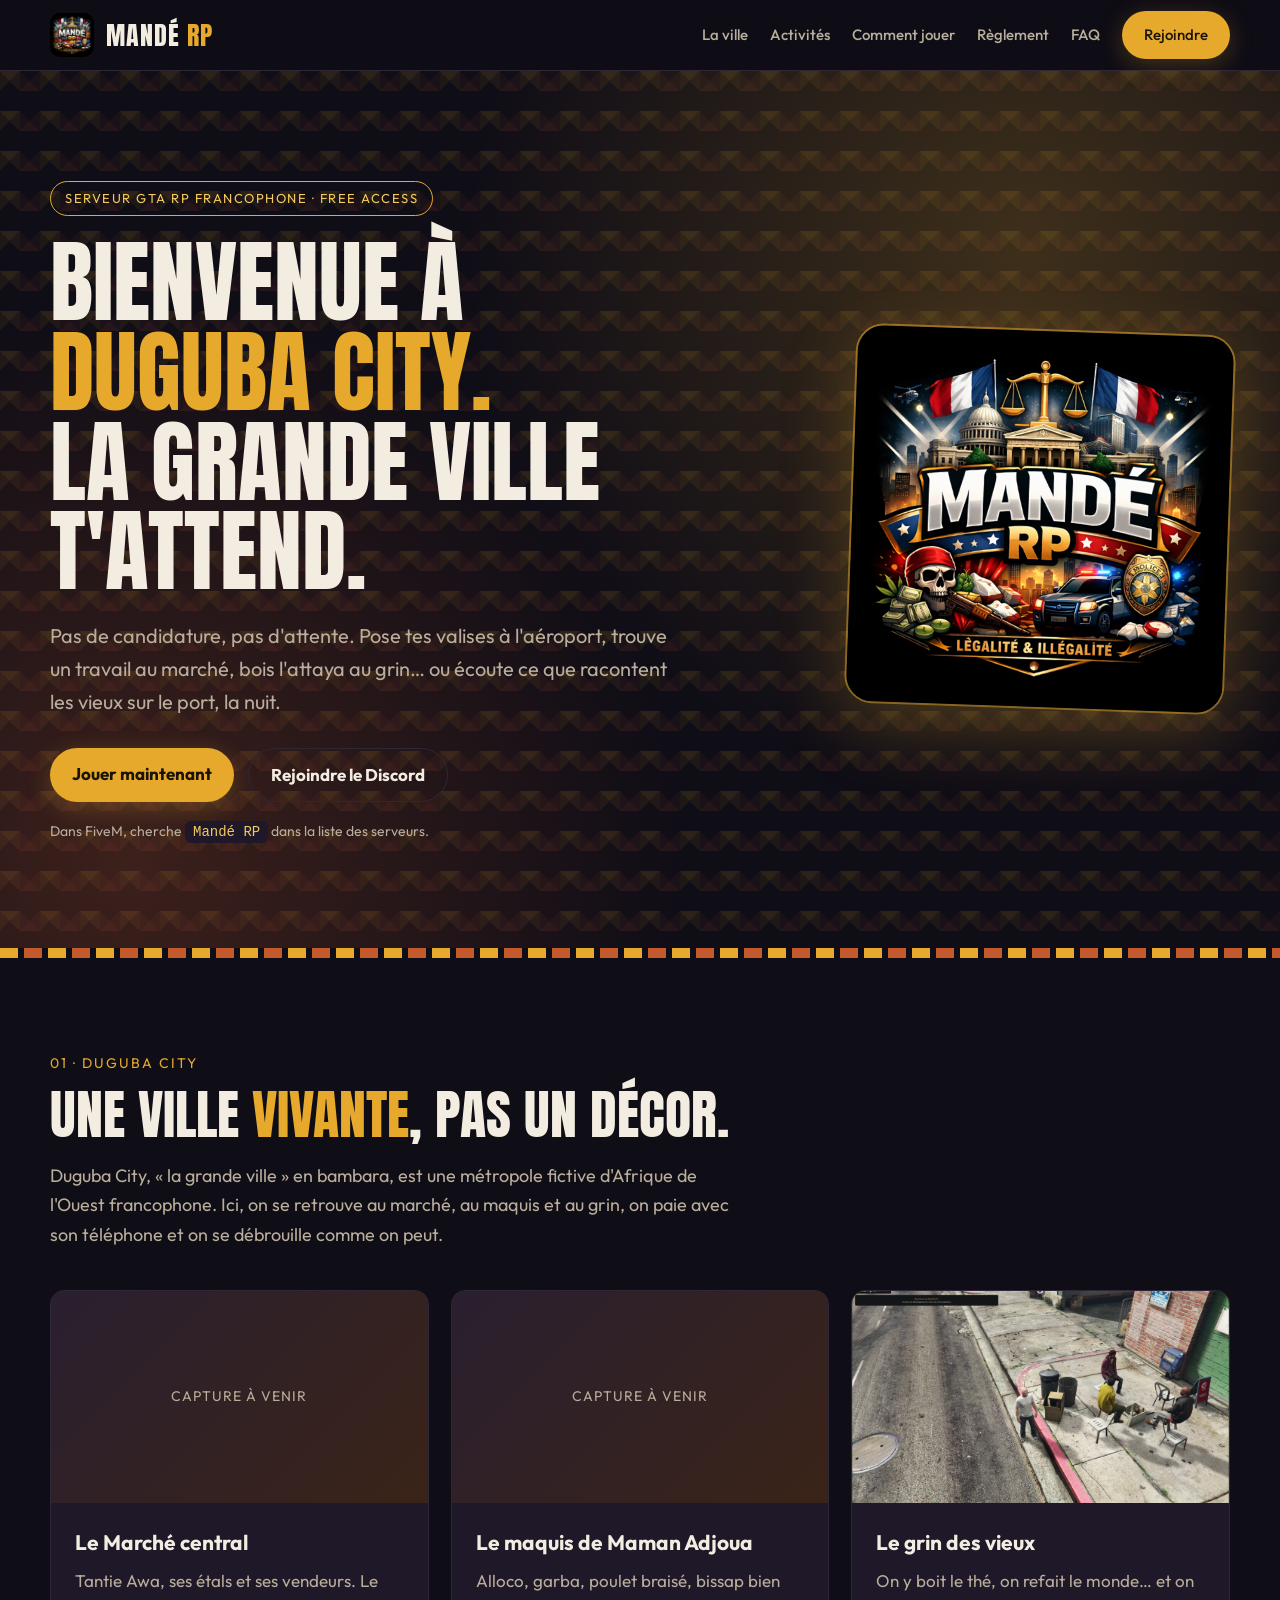
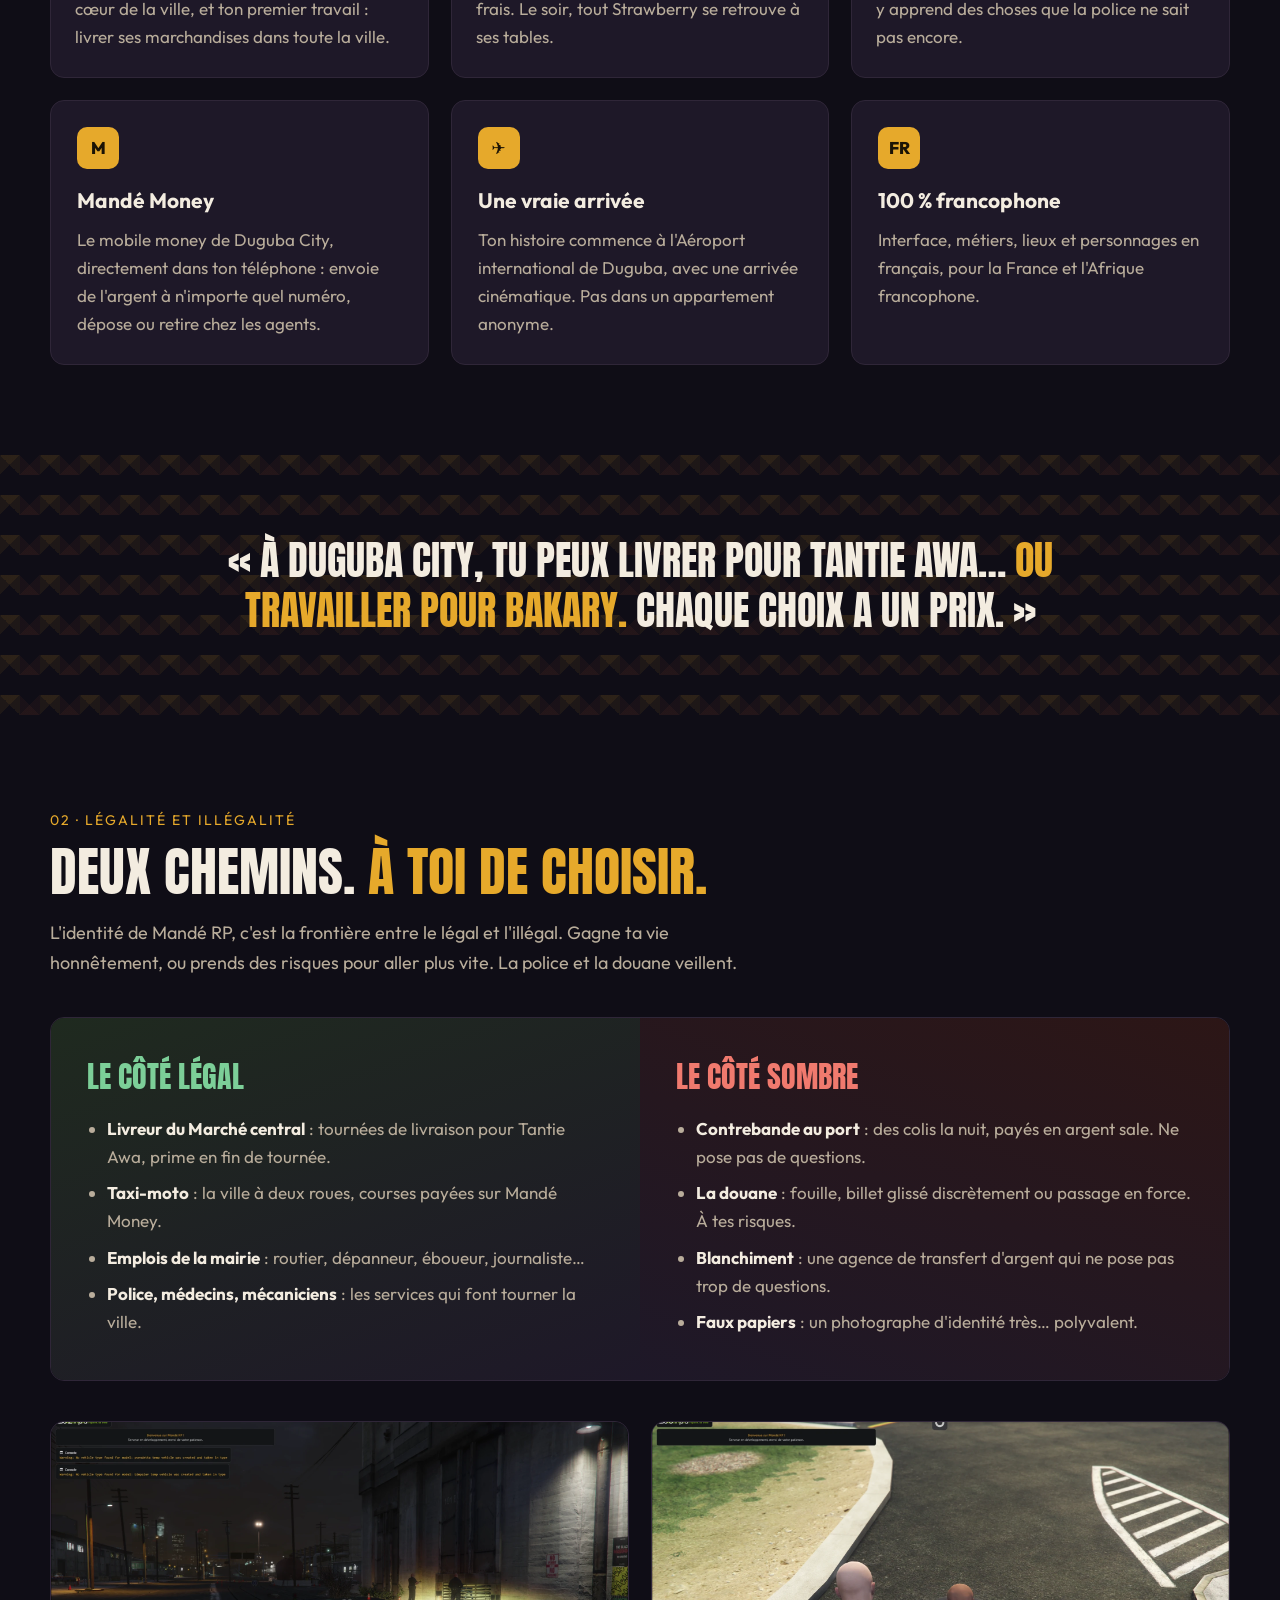
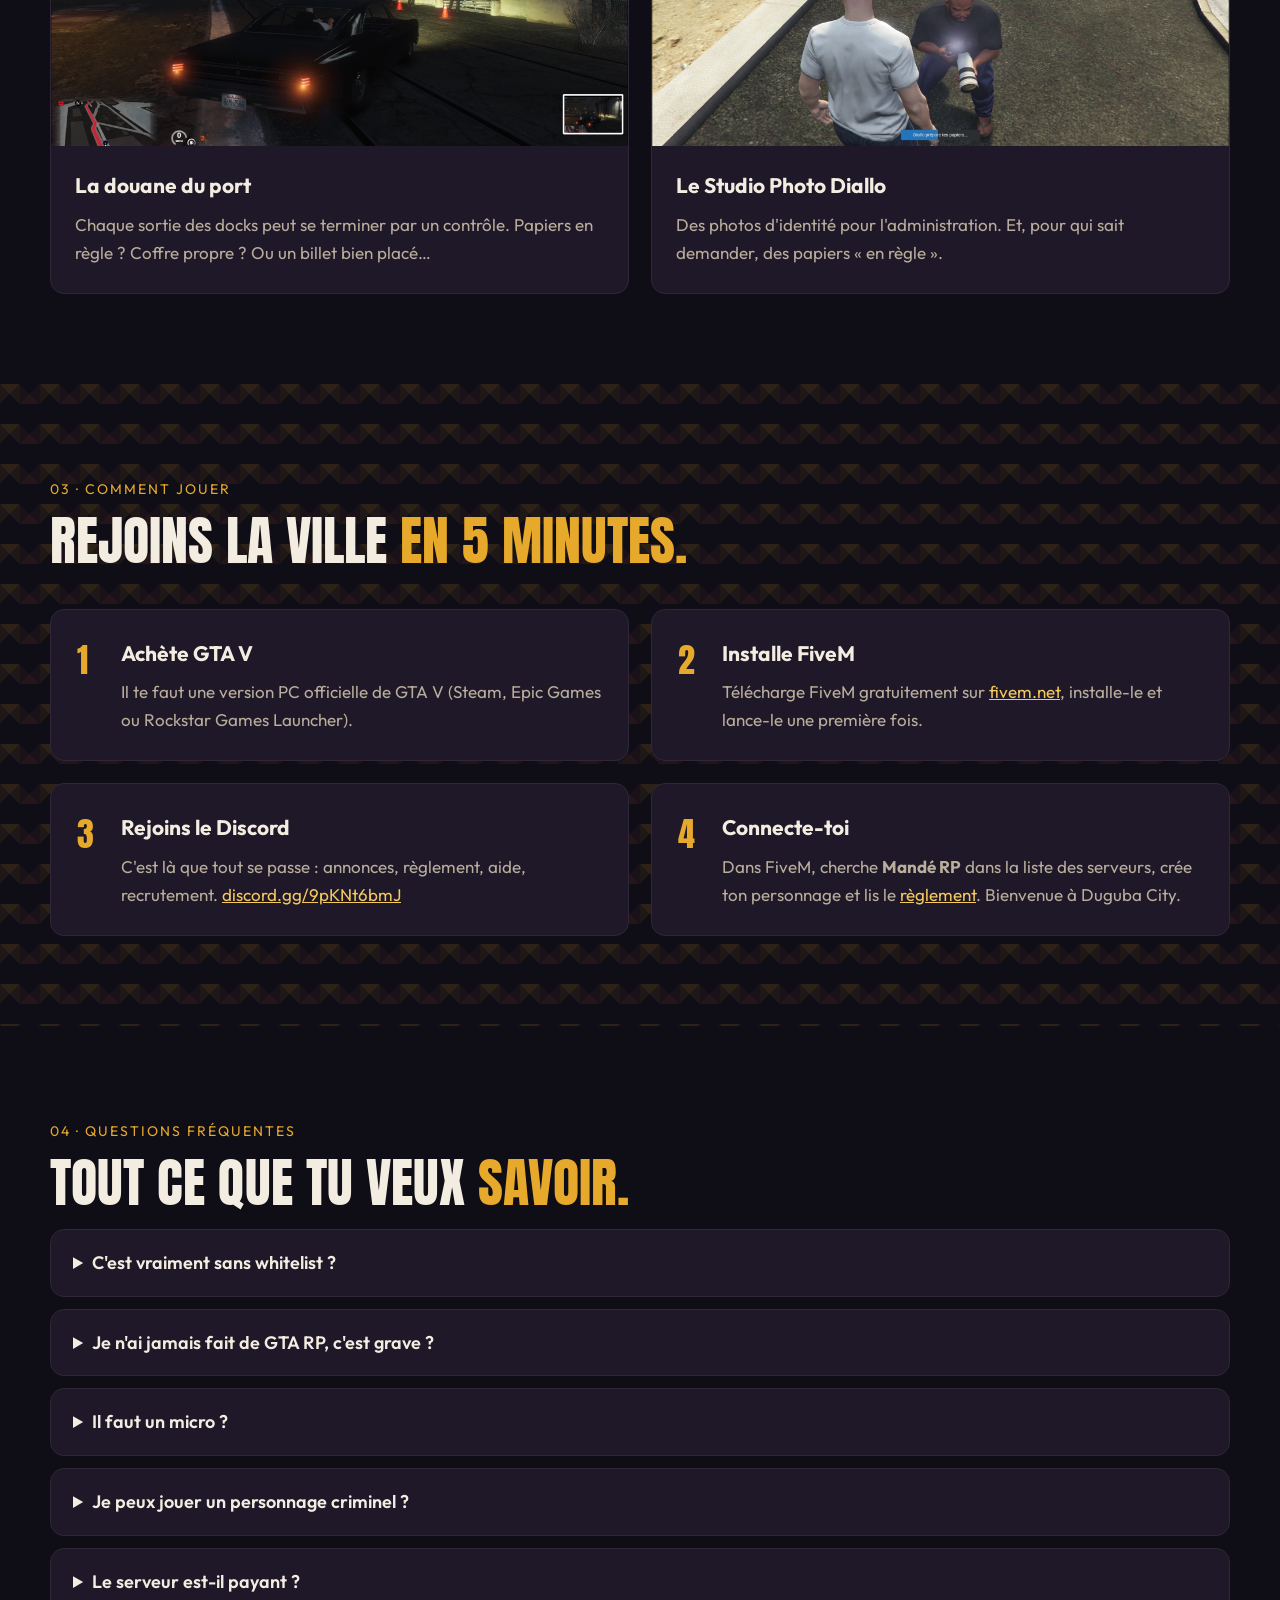
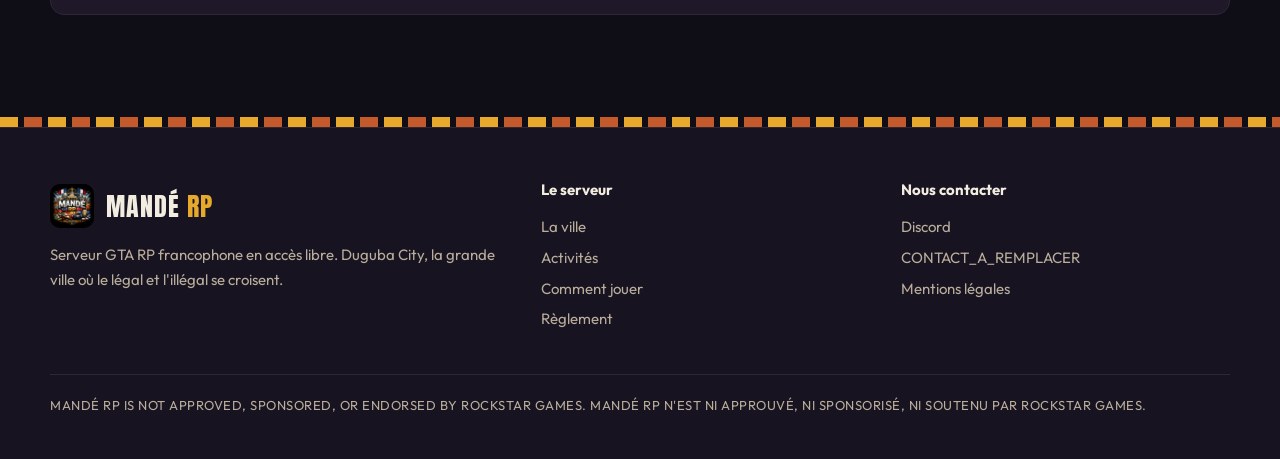
==== index.html @ ae6f448a "Site vitrine Mandé RP : accueil, règlement, mentions légales Co-Authored-By: Claude Opus 5.5 <norepl" ====
<!doctype html>
<html lang="fr">
<head>
  <meta charset="utf-8">
  <meta name="viewport" content="width=device-width, initial-scale=1">
  <title>Mandé RP · Serveur GTA RP francophone Free Access · Duguba City</title>
  <meta name="description" content="Mandé RP : serveur GTA RP francophone en accès libre. Bienvenue à Duguba City, la grande ville où le légal et l'illégal se croisent.">
  <link rel="icon" href="img/favicon.png">
  <link rel="preconnect" href="https://fonts.googleapis.com">
  <link rel="preconnect" href="https://fonts.gstatic.com" crossorigin>
  <link href="https://fonts.googleapis.com/css2?family=Anton&family=Outfit:wght@400;500;600;700;800&display=swap" rel="stylesheet">
  <link rel="stylesheet" href="style.css">
</head>
<body>

<header class="barre">
  <div class="conteneur">
    <a class="marque" href="index.html"><img src="img/favicon.png" alt=""><span>MANDÉ <b>RP</b></span></a>
    <nav class="menu">
      <a href="#ville">La ville</a>
      <a href="#activites">Activités</a>
      <a href="#jouer">Comment jouer</a>
      <a href="reglement.html">Règlement</a>
      <a href="#faq">FAQ</a>
      <a class="bouton" href="https://discord.gg/9pKNt6bmJ">Rejoindre</a>
    </nav>
  </div>
</header>

<section class="accroche motif">
  <div class="conteneur">
    <div>
      <span class="etiquette">Serveur GTA RP francophone · Free Access</span>
      <h1>Bienvenue à <em>Duguba City.</em><br>La grande ville t'attend.</h1>
      <p class="grand">Pas de candidature, pas d'attente. Pose tes valises à l'aéroport, trouve un travail au marché, bois l'attaya au grin… ou écoute ce que racontent les vieux sur le port, la nuit.</p>
      <div class="actions">
        <a class="bouton" href="#jouer">Jouer maintenant</a>
        <a class="bouton second" href="https://discord.gg/9pKNt6bmJ">Rejoindre le Discord</a>
      </div>
      <p class="adresse">Dans FiveM, cherche <code>Mandé RP</code> dans la liste des serveurs.</p>
    </div>
    <img class="logo-geant" src="img/logo.png" alt="Logo Mandé RP, légalité et illégalité">
  </div>
</section>
<div class="frise"></div>

<section id="ville">
  <div class="conteneur">
    <span class="numero">01 · Duguba City</span>
    <h2>Une ville <em>vivante</em>, pas un décor.</h2>
    <p class="intro">Duguba City, « la grande ville » en bambara, est une métropole fictive d'Afrique de l'Ouest francophone. Ici, on se retrouve au marché, au maquis et au grin, on paie avec son téléphone et on se débrouille comme on peut.</p>
    <div class="grille g3">
      <article class="carte lieu">
        <div class="visuel"><span class="a-venir">Capture à venir</span></div>
        <div class="texte"><h3>Le Marché central</h3><p>Tantie Awa, ses étals et ses vendeurs. Le cœur de la ville, et ton premier travail : livrer ses marchandises dans toute la ville.</p></div>
      </article>
      <article class="carte lieu">
        <div class="visuel"><span class="a-venir">Capture à venir</span></div>
        <div class="texte"><h3>Le maquis de Maman Adjoua</h3><p>Alloco, garba, poulet braisé, bissap bien frais. Le soir, tout Strawberry se retrouve à ses tables.</p></div>
      </article>
      <article class="carte lieu">
        <div class="visuel"><img src="img/grin.webp" alt="Le grin des vieux devant la supérette"></div>
        <div class="texte"><h3>Le grin des vieux</h3><p>On y boit le thé, on refait le monde… et on y apprend des choses que la police ne sait pas encore.</p></div>
      </article>
      <article class="carte">
        <div class="puce">M</div>
        <h3>Mandé Money</h3>
        <p>Le mobile money de Duguba City, directement dans ton téléphone : envoie de l'argent à n'importe quel numéro, dépose ou retire chez les agents.</p>
      </article>
      <article class="carte">
        <div class="puce">✈</div>
        <h3>Une vraie arrivée</h3>
        <p>Ton histoire commence à l'Aéroport international de Duguba, avec une arrivée cinématique. Pas dans un appartement anonyme.</p>
      </article>
      <article class="carte">
        <div class="puce">FR</div>
        <h3>100 % francophone</h3>
        <p>Interface, métiers, lieux et personnages en français, pour la France et l'Afrique francophone.</p>
      </article>
    </div>
  </div>
</section>

<div class="citation motif">
  <div class="conteneur">
    <blockquote>« À Duguba City, tu peux livrer pour Tantie Awa… <em>ou travailler pour Bakary.</em> Chaque choix a un prix. »</blockquote>
  </div>
</div>

<section id="activites">
  <div class="conteneur">
    <span class="numero">02 · Légalité et illégalité</span>
    <h2>Deux chemins. <em>À toi de choisir.</em></h2>
    <p class="intro">L'identité de Mandé RP, c'est la frontière entre le légal et l'illégal. Gagne ta vie honnêtement, ou prends des risques pour aller plus vite. La police et la douane veillent.</p>
    <div class="deux-faces">
      <div class="face legal">
        <h3>Le côté légal</h3>
        <ul>
          <li><b>Livreur du Marché central</b> : tournées de livraison pour Tantie Awa, prime en fin de tournée.</li>
          <li><b>Taxi-moto</b> : la ville à deux roues, courses payées sur Mandé Money.</li>
          <li><b>Emplois de la mairie</b> : routier, dépanneur, éboueur, journaliste…</li>
          <li><b>Police, médecins, mécaniciens</b> : les services qui font tourner la ville.</li>
        </ul>
      </div>
      <div class="face illegal">
        <h3>Le côté sombre</h3>
        <ul>
          <li><b>Contrebande au port</b> : des colis la nuit, payés en argent sale. Ne pose pas de questions.</li>
          <li><b>La douane</b> : fouille, billet glissé discrètement ou passage en force. À tes risques.</li>
          <li><b>Blanchiment</b> : une agence de transfert d'argent qui ne pose pas trop de questions.</li>
          <li><b>Faux papiers</b> : un photographe d'identité très… polyvalent.</li>
        </ul>
      </div>
    </div>
    <div class="grille g2">
      <article class="carte lieu">
        <div class="visuel"><img src="img/douane.webp" alt="Contrôle à la douane du port, de nuit"></div>
        <div class="texte"><h3>La douane du port</h3><p>Chaque sortie des docks peut se terminer par un contrôle. Papiers en règle ? Coffre propre ? Ou un billet bien placé…</p></div>
      </article>
      <article class="carte lieu">
        <div class="visuel"><img src="img/faussaire.webp" alt="Le photographe Diallo prépare des papiers"></div>
        <div class="texte"><h3>Le Studio Photo Diallo</h3><p>Des photos d'identité pour l'administration. Et, pour qui sait demander, des papiers « en règle ».</p></div>
      </article>
    </div>
  </div>
</section>

<section id="jouer" class="motif">
  <div class="conteneur">
    <span class="numero">03 · Comment jouer</span>
    <h2>Rejoins la ville <em>en 5 minutes.</em></h2>
    <div class="grille g2 etapes">
      <div class="carte etape"><h3>Achète GTA V</h3><p>Il te faut une version PC officielle de GTA V (Steam, Epic Games ou Rockstar Games Launcher).</p></div>
      <div class="carte etape"><h3>Installe FiveM</h3><p>Télécharge FiveM gratuitement sur <a href="https://fivem.net">fivem.net</a>, installe-le et lance-le une première fois.</p></div>
      <div class="carte etape"><h3>Rejoins le Discord</h3><p>C'est là que tout se passe : annonces, règlement, aide, recrutement. <a href="https://discord.gg/9pKNt6bmJ">discord.gg/9pKNt6bmJ</a></p></div>
      <div class="carte etape"><h3>Connecte-toi</h3><p>Dans FiveM, cherche <b>Mandé RP</b> dans la liste des serveurs, crée ton personnage et lis le <a href="reglement.html">règlement</a>. Bienvenue à Duguba City.</p></div>
    </div>
  </div>
</section>

<section id="faq">
  <div class="conteneur">
    <span class="numero">04 · Questions fréquentes</span>
    <h2>Tout ce que tu veux <em>savoir.</em></h2>
    <details><summary>C'est vraiment sans whitelist ?</summary><p>Oui. Mandé RP est en accès libre : pas de candidature ni d'entretien. Tu dois seulement accepter le règlement à ta première connexion.</p></details>
    <details><summary>Je n'ai jamais fait de GTA RP, c'est grave ?</summary><p>Pas du tout. Le serveur est pensé pour les débutants : une arrivée guidée, des métiers simples pour commencer, et une communauté pour t'aider sur le Discord.</p></details>
    <details><summary>Il faut un micro ?</summary><p>C'est fortement recommandé : le roleplay se joue surtout à la voix. Un micro correct suffit.</p></details>
    <details><summary>Je peux jouer un personnage criminel ?</summary><p>Oui, l'illégal fait partie de l'identité du serveur, avec ses conséquences : police, douane, prison. Respecte simplement les règles de la section « Légalité et illégalité » du règlement.</p></details>
    <details><summary>Le serveur est-il payant ?</summary><p>Non, jouer est gratuit. Une boutique de soutien ouvrira plus tard, sans vente de monnaie du jeu ni d'objet donnant un avantage injuste.</p></details>
  </div>
</section>

<div class="frise"></div>
<footer>
  <div class="conteneur">
    <div class="colonnes">
      <div>
        <a class="marque" href="index.html"><img src="img/favicon.png" alt=""><span>MANDÉ <b>RP</b></span></a>
        <p>Serveur GTA RP francophone en accès libre. Duguba City, la grande ville où le légal et l'illégal se croisent.</p>
      </div>
      <div>
        <h4>Le serveur</h4>
        <a href="#ville">La ville</a>
        <a href="#activites">Activités</a>
        <a href="#jouer">Comment jouer</a>
        <a href="reglement.html">Règlement</a>
      </div>
      <div>
        <h4>Nous contacter</h4>
        <a href="https://discord.gg/9pKNt6bmJ">Discord</a>
        <a href="mailto:CONTACT_A_REMPLACER">CONTACT_A_REMPLACER</a>
        <a href="mentions-legales.html">Mentions légales</a>
      </div>
    </div>
    <p class="mention">Mandé RP is not approved, sponsored, or endorsed by Rockstar Games. Mandé RP n'est ni approuvé, ni sponsorisé, ni soutenu par Rockstar Games.</p>
  </div>
</footer>

</body>
</html>
---- style.css ----
/* Mandé RP : nuit indigo, or du logo, terre de latérite, motif géométrique inspiré du bogolan. */
:root {
  --nuit: #0f0d16;
  --nuit-2: #171320;
  --carte: #1e1828;
  --ligne: #2f2638;
  --texte: #f3ece0;
  --doux: #b9ad9b;
  --or: #e6a92b;
  --or-clair: #f4c95d;
  --terre: #c45a2c;
  --vert: #3f8f5b;
  --rouge: #b8362f;
  --titre: "Anton", "Impact", sans-serif;
  --corps: "Outfit", "Segoe UI", system-ui, sans-serif;
  --rayon: 14px;
  --large: 1180px;
}

* { box-sizing: border-box; }
html { scroll-behavior: smooth; }
body {
  margin: 0;
  background: var(--nuit);
  color: var(--texte);
  font: 17px/1.65 var(--corps);
}
img { max-width: 100%; display: block; }
a { color: var(--or-clair); }

/* Motif bogolan : losanges et traits, en filigrane */
.motif {
  background-image:
    linear-gradient(135deg, rgba(230, 169, 43, .07) 25%, transparent 25%),
    linear-gradient(225deg, rgba(230, 169, 43, .07) 25%, transparent 25%),
    linear-gradient(45deg, rgba(196, 90, 44, .06) 25%, transparent 25%),
    linear-gradient(315deg, rgba(196, 90, 44, .06) 25%, transparent 25%);
  background-size: 40px 40px;
  background-position: 0 0, 20px 0, 20px -20px, 0 20px;
}
.frise {
  height: 10px;
  background: repeating-linear-gradient(90deg, var(--or) 0 18px, var(--nuit) 18px 24px, var(--terre) 24px 42px, var(--nuit) 42px 48px);
}

.conteneur { width: min(var(--large), 100% - 40px); margin: 0 auto; }

/* En-tête */
header.barre {
  position: sticky; top: 0; z-index: 10;
  background: rgba(15, 13, 22, .88);
  backdrop-filter: blur(10px);
  border-bottom: 1px solid var(--ligne);
}
.barre .conteneur { display: flex; align-items: center; gap: 24px; height: 70px; }
.marque { display: flex; align-items: center; gap: 12px; text-decoration: none; color: var(--texte); }
.marque img { width: 44px; height: 44px; border-radius: 10px; }
.marque span { font: 26px var(--titre); letter-spacing: 1px; }
.marque b { color: var(--or); font-weight: normal; }
nav.menu { margin-left: auto; display: flex; gap: 22px; align-items: center; }
nav.menu a { color: var(--doux); text-decoration: none; font-weight: 500; font-size: 15px; }
nav.menu a:hover { color: var(--texte); }
.bouton {
  display: inline-block; padding: 12px 22px; border-radius: 999px;
  background: var(--or); color: #1b1305 !important; font-weight: 700; text-decoration: none;
  box-shadow: 0 6px 24px rgba(230, 169, 43, .25);
}
.bouton:hover { background: var(--or-clair); }
.bouton.second { background: transparent; color: var(--texte) !important; border: 1px solid var(--ligne); box-shadow: none; }
.bouton.second:hover { border-color: var(--or); }

/* Accroche */
.accroche { position: relative; overflow: hidden; padding: 110px 0 90px; }
.accroche::before {
  content: ""; position: absolute; inset: 0;
  background: radial-gradient(circle at 80% 20%, rgba(230, 169, 43, .22), transparent 45%),
              radial-gradient(circle at 10% 90%, rgba(196, 90, 44, .25), transparent 40%);
}
.accroche .conteneur { position: relative; display: grid; grid-template-columns: 1.2fr .8fr; gap: 40px; align-items: center; }
.etiquette {
  display: inline-block; padding: 6px 14px; border-radius: 999px;
  border: 1px solid var(--or); color: var(--or-clair); font-size: 13px; letter-spacing: 1.5px; text-transform: uppercase;
}
h1 { font: clamp(48px, 7vw, 92px)/1 var(--titre); margin: 22px 0; text-transform: uppercase; }
h1 em { font-style: normal; color: var(--or); }
.accroche p.grand { font-size: 20px; color: var(--doux); max-width: 620px; }
.actions { display: flex; gap: 14px; flex-wrap: wrap; margin-top: 30px; }
.adresse { margin-top: 18px; font-size: 14px; color: var(--doux); }
.adresse code { color: var(--or-clair); background: var(--carte); padding: 3px 8px; border-radius: 6px; }
.logo-geant { width: 100%; max-width: 380px; margin-left: auto; border-radius: 28px; border: 2px solid rgba(230, 169, 43, .55); box-shadow: 0 20px 70px rgba(230, 169, 43, .25); transform: rotate(2deg); }

/* Sections */
section { padding: 90px 0; }
.numero { color: var(--or); font-size: 14px; letter-spacing: 2px; text-transform: uppercase; }
h2 { font: clamp(34px, 4.5vw, 54px)/1.05 var(--titre); text-transform: uppercase; margin: 10px 0 18px; }
h2 em { font-style: normal; color: var(--or); }
.intro { color: var(--doux); max-width: 700px; font-size: 18px; }

.grille { display: grid; gap: 22px; margin-top: 40px; }
.g3 { grid-template-columns: repeat(3, 1fr); }
.g2 { grid-template-columns: repeat(2, 1fr); }
.carte {
  background: var(--carte); border: 1px solid var(--ligne); border-radius: var(--rayon);
  padding: 26px; transition: transform .2s, border-color .2s;
}
.carte:hover { transform: translateY(-3px); border-color: rgba(230, 169, 43, .5); }
.carte h3 { margin: 0 0 8px; font-size: 21px; }
.carte p { margin: 0; color: var(--doux); }
.puce { width: 42px; height: 42px; border-radius: 10px; display: grid; place-items: center; margin-bottom: 14px; font-weight: 800; color: #1b1305; background: var(--or); }

/* Lieux avec image */
.lieu { overflow: hidden; padding: 0; }
.lieu .visuel { aspect-ratio: 16 / 9; background: linear-gradient(135deg, #2a1f30, #3a2418); position: relative; }
.lieu .visuel img { width: 100%; height: 100%; object-fit: cover; }
.lieu .visuel .a-venir {
  position: absolute; inset: 0; display: grid; place-items: center; color: var(--doux); font-size: 14px;
  letter-spacing: 1px; text-transform: uppercase;
}
.lieu .texte { padding: 22px 24px 26px; }

/* Légal / illégal */
.deux-faces { display: grid; grid-template-columns: 1fr 1fr; gap: 0; border-radius: var(--rayon); overflow: hidden; margin-top: 40px; border: 1px solid var(--ligne); }
.face { padding: 36px; }
.face.legal { background: linear-gradient(160deg, #1f2a1f, var(--carte)); }
.face.illegal { background: linear-gradient(200deg, #2c1616, var(--carte)); }
.face h3 { font: 30px var(--titre); text-transform: uppercase; margin: 0 0 16px; }
.face.legal h3 { color: #7ccf98; }
.face.illegal h3 { color: #f07a6e; }
.face ul { margin: 0; padding-left: 20px; color: var(--doux); }
.face li { margin: 8px 0; }
.face li b { color: var(--texte); }

/* Citation */
.citation { text-align: center; padding: 80px 0; }
.citation blockquote { font: clamp(26px, 3.5vw, 40px)/1.25 var(--titre); text-transform: uppercase; max-width: 900px; margin: 0 auto; }
.citation blockquote em { font-style: normal; color: var(--or); }

/* Étapes */
.etapes { counter-reset: etape; }
.etape { position: relative; padding-left: 70px; }
.etape::before {
  counter-increment: etape; content: counter(etape);
  position: absolute; left: 26px; top: 24px; font: 34px var(--titre); color: var(--or);
}

/* FAQ */
details { background: var(--carte); border: 1px solid var(--ligne); border-radius: var(--rayon); padding: 18px 22px; margin-bottom: 12px; }
summary { cursor: pointer; font-weight: 600; font-size: 18px; }
details p { color: var(--doux); margin: 12px 0 0; }

/* Règlement */
.page { padding: 60px 0 90px; }
.page h1 { font-size: clamp(40px, 6vw, 70px); }
.sommaire { background: var(--carte); border: 1px solid var(--ligne); border-radius: var(--rayon); padding: 22px 26px; margin: 30px 0 40px; }
.sommaire ol { columns: 2; margin: 0; padding-left: 22px; }
.sommaire a { color: var(--texte); text-decoration: none; }
.sommaire a:hover { color: var(--or-clair); }
.regles h2 { font-size: 32px; margin-top: 56px; padding-top: 20px; border-top: 1px solid var(--ligne); }
.regles ul { padding-left: 22px; }
.regles li { margin: 6px 0; }
.regles strong { color: var(--or-clair); }

/* Pied de page */
footer { background: var(--nuit-2); border-top: 1px solid var(--ligne); padding: 50px 0 30px; color: var(--doux); font-size: 15px; }
footer .colonnes { display: grid; grid-template-columns: 1.4fr 1fr 1fr; gap: 30px; }
footer h4 { color: var(--texte); margin: 0 0 12px; }
footer a { color: var(--doux); text-decoration: none; display: block; margin: 6px 0; }
footer a:hover { color: var(--or-clair); }
.mention { margin-top: 36px; padding-top: 20px; border-top: 1px solid var(--ligne); font-size: 13px; text-transform: uppercase; letter-spacing: .5px; }

@media (max-width: 860px) {
  nav.menu a:not(.bouton) { display: none; }
  .accroche .conteneur, .g3, .g2, .deux-faces, footer .colonnes { grid-template-columns: 1fr; }
  .logo-geant { max-width: 240px; margin: 0 auto; }
  .sommaire ol { columns: 1; }
  section { padding: 64px 0; }
}
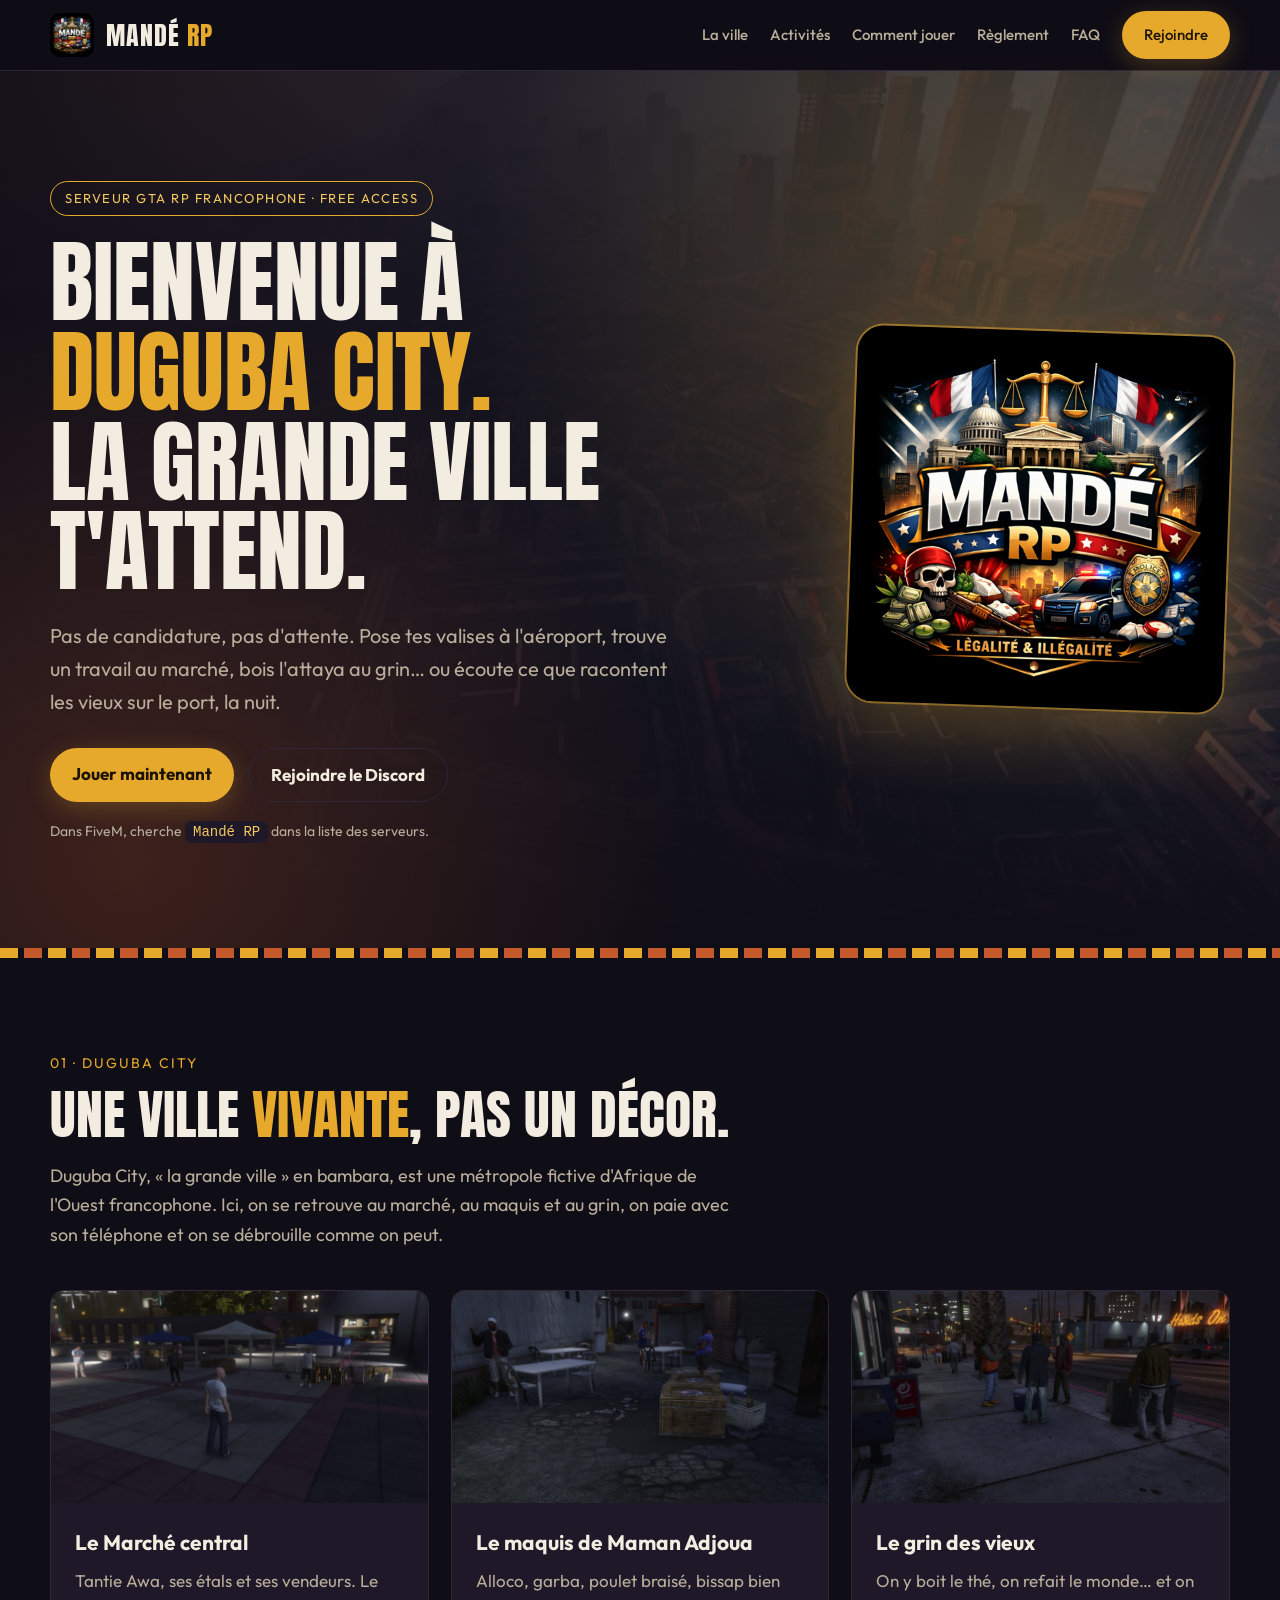
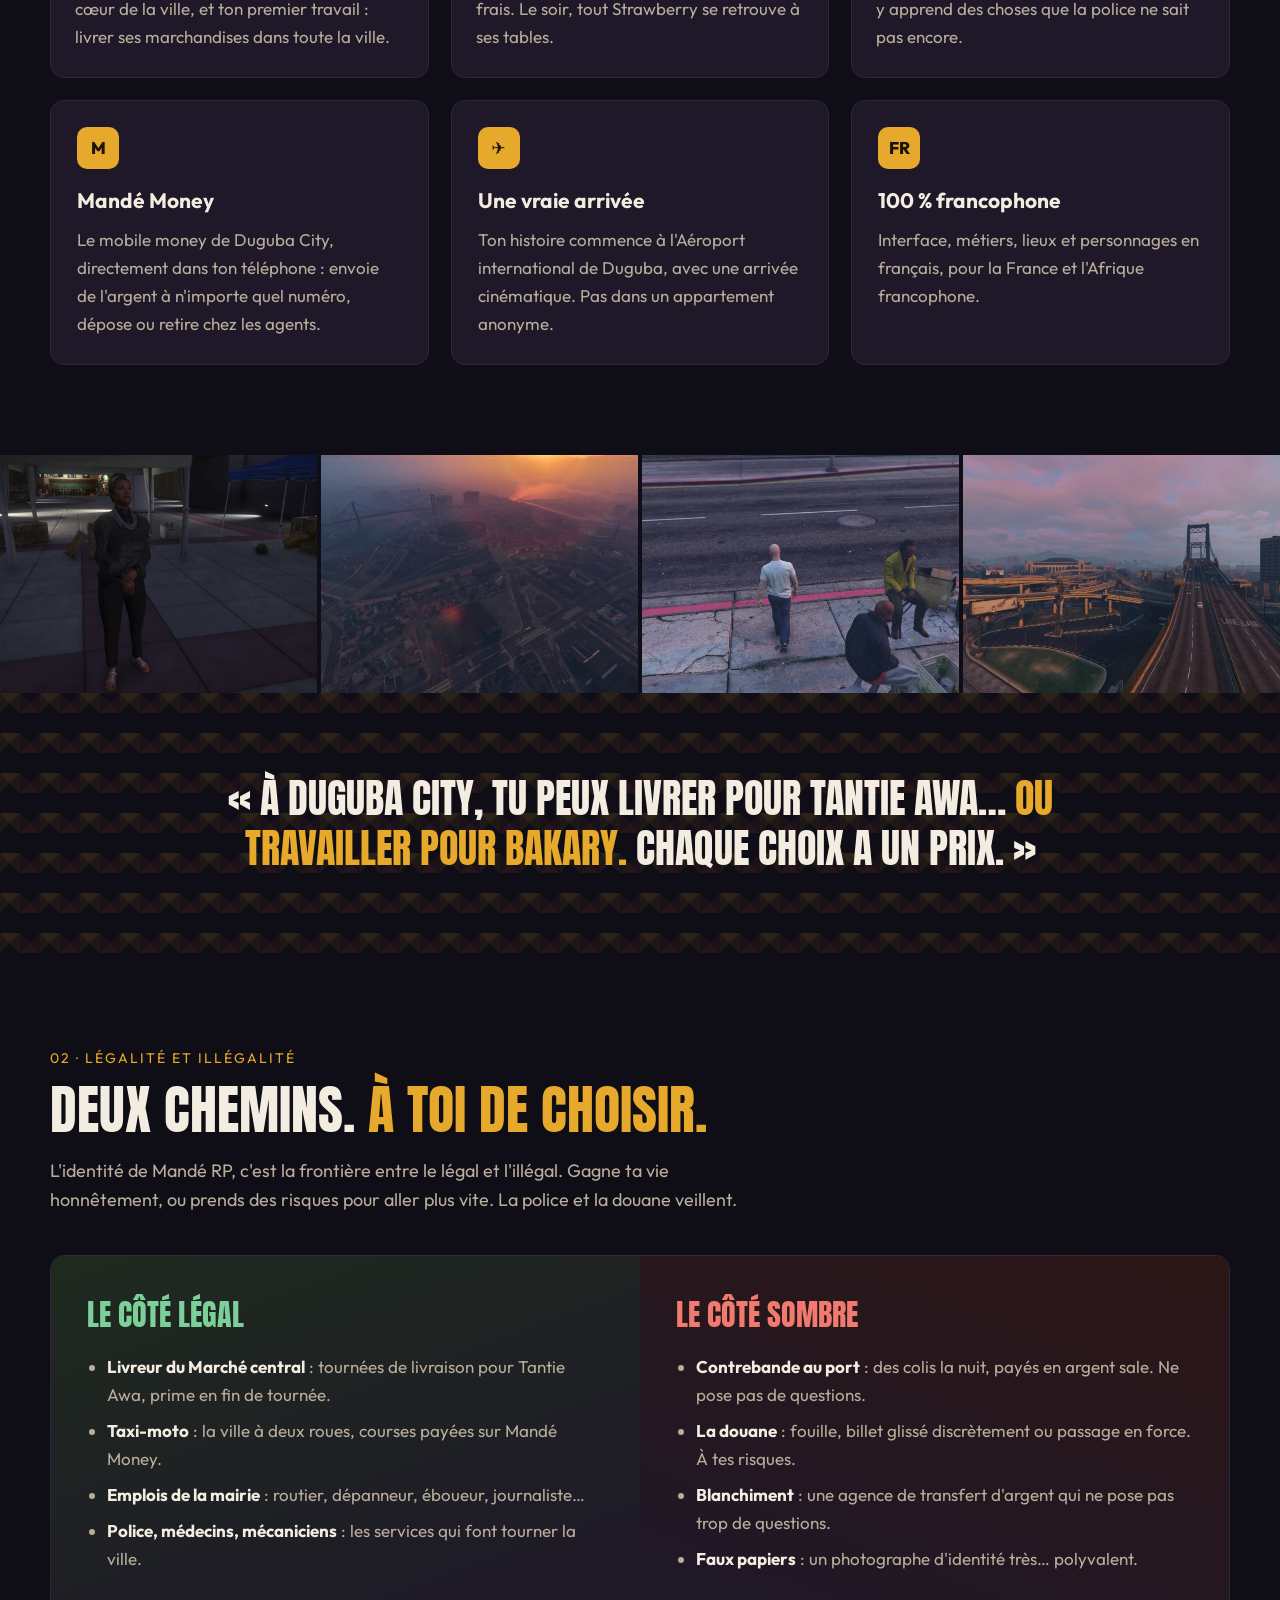
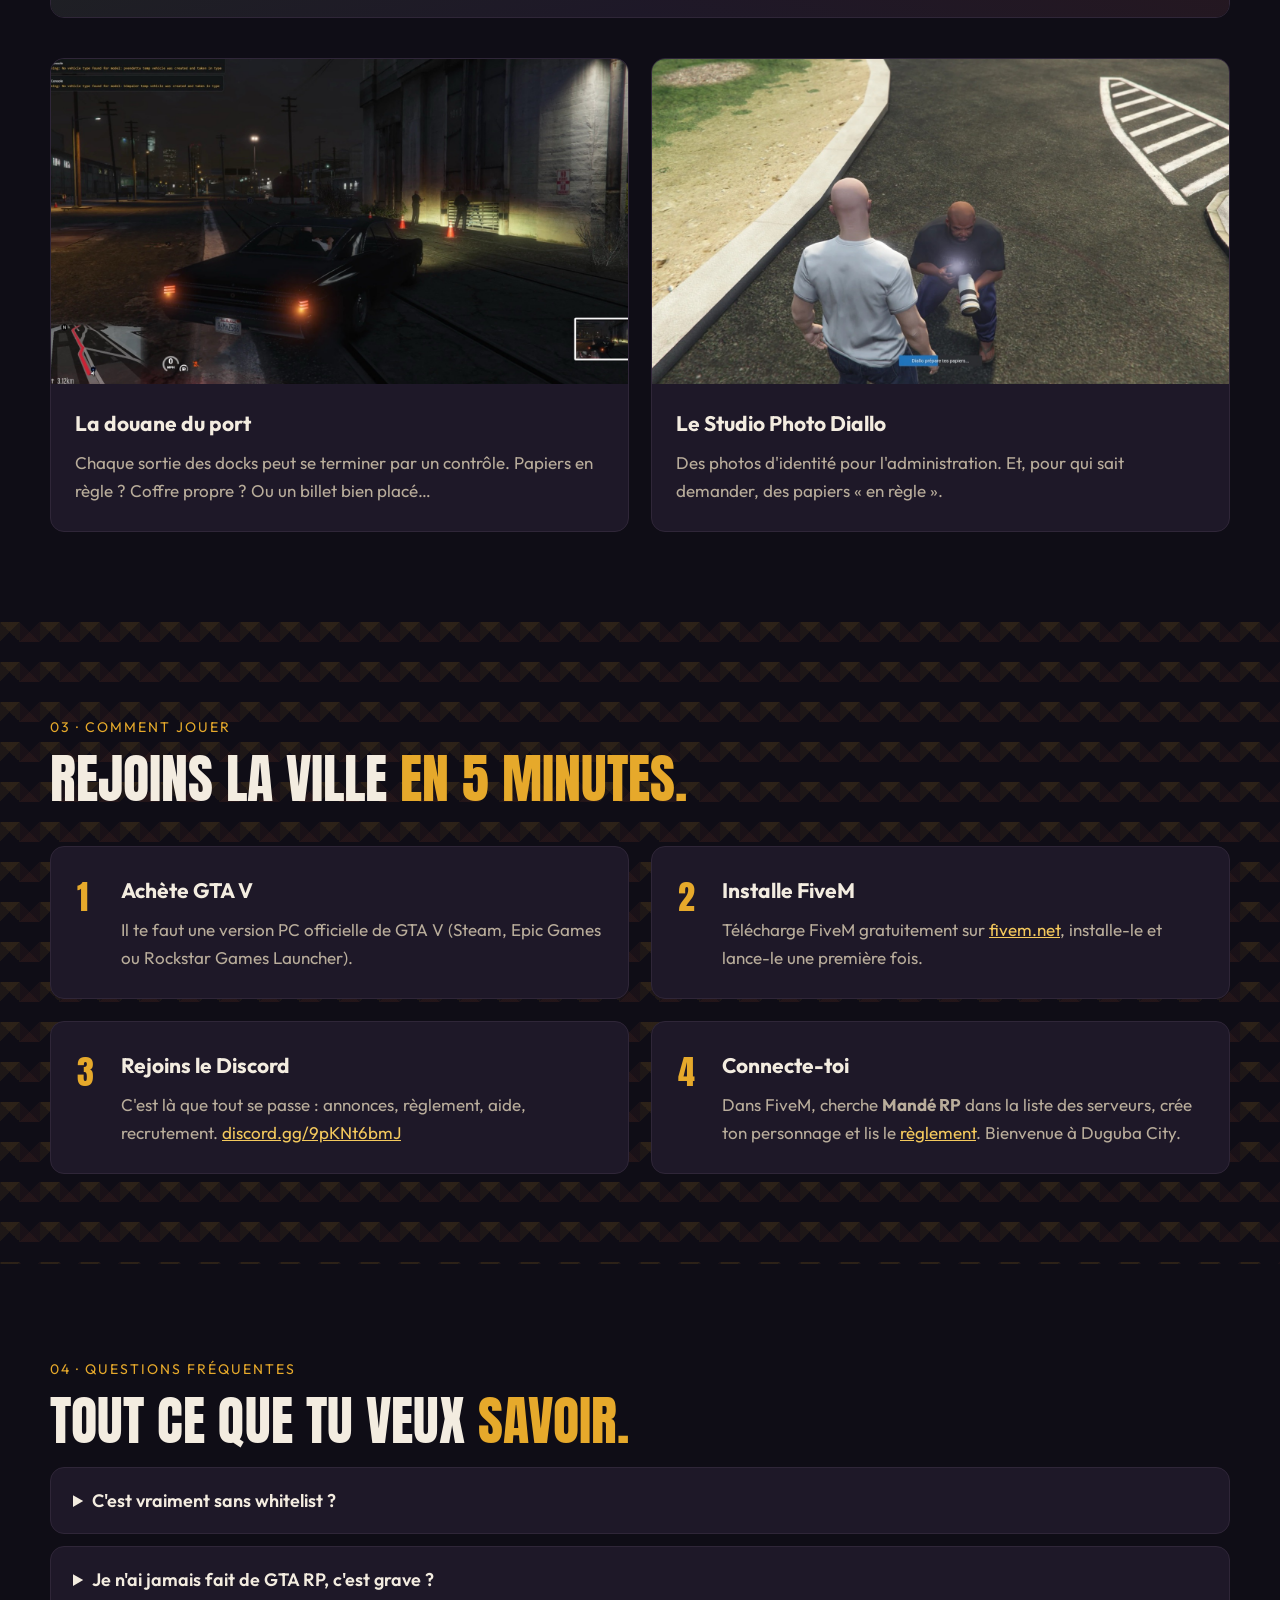
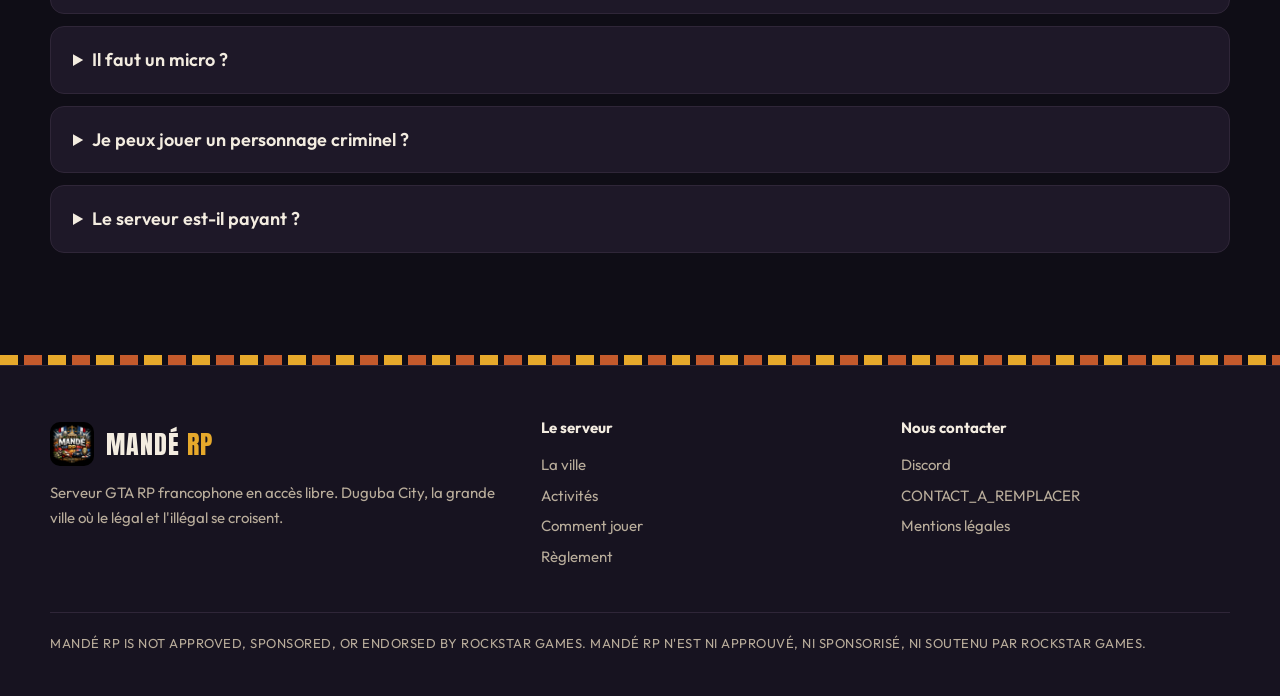
==== commit 20172247: "Captures en jeu : vue de la ville en accueil, marché, maquis, grin, galerie Co-Authored-By: Claude O" ====
--- a/index.html
+++ b/index.html
@@ -27,7 +27,7 @@
   </div>
 </header>
 
-<section class="accroche motif">
+<section class="accroche accroche-photo">
   <div class="conteneur">
     <div>
       <span class="etiquette">Serveur GTA RP francophone · Free Access</span>
@@ -51,15 +51,15 @@
     <p class="intro">Duguba City, « la grande ville » en bambara, est une métropole fictive d'Afrique de l'Ouest francophone. Ici, on se retrouve au marché, au maquis et au grin, on paie avec son téléphone et on se débrouille comme on peut.</p>
     <div class="grille g3">
       <article class="carte lieu">
-        <div class="visuel"><span class="a-venir">Capture à venir</span></div>
+        <div class="visuel"><img src="img/marche.jpg" alt="Le Marché central de Duguba City, le soir" loading="lazy"></div>
         <div class="texte"><h3>Le Marché central</h3><p>Tantie Awa, ses étals et ses vendeurs. Le cœur de la ville, et ton premier travail : livrer ses marchandises dans toute la ville.</p></div>
       </article>
       <article class="carte lieu">
-        <div class="visuel"><span class="a-venir">Capture à venir</span></div>
+        <div class="visuel"><img src="img/maquis.jpg" alt="Le maquis de Maman Adjoua dans une ruelle de Strawberry" loading="lazy"></div>
         <div class="texte"><h3>Le maquis de Maman Adjoua</h3><p>Alloco, garba, poulet braisé, bissap bien frais. Le soir, tout Strawberry se retrouve à ses tables.</p></div>
       </article>
       <article class="carte lieu">
-        <div class="visuel"><img src="img/grin.webp" alt="Le grin des vieux devant la supérette"></div>
+        <div class="visuel"><img src="img/grin-nuit.jpg" alt="Le grin des vieux devant la supérette, la nuit" loading="lazy"></div>
         <div class="texte"><h3>Le grin des vieux</h3><p>On y boit le thé, on refait le monde… et on y apprend des choses que la police ne sait pas encore.</p></div>
       </article>
       <article class="carte">
@@ -80,6 +80,13 @@
     </div>
   </div>
 </section>
+
+<div class="galerie">
+  <img src="img/tantie-awa.jpg" alt="Tantie Awa au Marché central" loading="lazy">
+  <img src="img/pont-coucher.jpg" alt="Duguba City au coucher du soleil" loading="lazy">
+  <img src="img/grin.jpg" alt="Le grin des vieux en journée" loading="lazy">
+  <img src="img/pont.jpg" alt="Le grand pont de Duguba City" loading="lazy">
+</div>
 
 <div class="citation motif">
   <div class="conteneur">
@@ -114,11 +121,11 @@
     </div>
     <div class="grille g2">
       <article class="carte lieu">
-        <div class="visuel"><img src="img/douane.webp" alt="Contrôle à la douane du port, de nuit"></div>
+        <div class="visuel"><img src="img/douane.jpg" loading="lazy" alt="Contrôle à la douane du port, de nuit"></div>
         <div class="texte"><h3>La douane du port</h3><p>Chaque sortie des docks peut se terminer par un contrôle. Papiers en règle ? Coffre propre ? Ou un billet bien placé…</p></div>
       </article>
       <article class="carte lieu">
-        <div class="visuel"><img src="img/faussaire.webp" alt="Le photographe Diallo prépare des papiers"></div>
+        <div class="visuel"><img src="img/faussaire.jpg" loading="lazy" alt="Le photographe Diallo prépare des papiers"></div>
         <div class="texte"><h3>Le Studio Photo Diallo</h3><p>Des photos d'identité pour l'administration. Et, pour qui sait demander, des papiers « en règle ».</p></div>
       </article>
     </div>
--- a/style.css
+++ b/style.css
@@ -89,6 +89,17 @@
 .adresse code { color: var(--or-clair); background: var(--carte); padding: 3px 8px; border-radius: 6px; }
 .logo-geant { width: 100%; max-width: 380px; margin-left: auto; border-radius: 28px; border: 2px solid rgba(230, 169, 43, .55); box-shadow: 0 20px 70px rgba(230, 169, 43, .25); transform: rotate(2deg); }
 
+/* Accroche avec la vue de la ville en fond */
+.accroche-photo {
+  background: linear-gradient(90deg, rgba(15, 13, 22, .96) 0%, rgba(15, 13, 22, .82) 45%, rgba(15, 13, 22, .45) 100%),
+              linear-gradient(0deg, var(--nuit) 0%, transparent 35%),
+              url("img/ville.jpg") center / cover no-repeat;
+}
+
+/* Galerie pleine largeur */
+.galerie { display: grid; grid-template-columns: repeat(4, 1fr); gap: 4px; }
+.galerie img { width: 100%; aspect-ratio: 4 / 3; object-fit: cover; filter: saturate(1.1); }
+
 /* Sections */
 section { padding: 90px 0; }
 .numero { color: var(--or); font-size: 14px; letter-spacing: 2px; text-transform: uppercase; }
@@ -170,6 +181,7 @@
 
 @media (max-width: 860px) {
   nav.menu a:not(.bouton) { display: none; }
+  .galerie { grid-template-columns: repeat(2, 1fr); }
   .accroche .conteneur, .g3, .g2, .deux-faces, footer .colonnes { grid-template-columns: 1fr; }
   .logo-geant { max-width: 240px; margin: 0 auto; }
   .sommaire ol { columns: 1; }
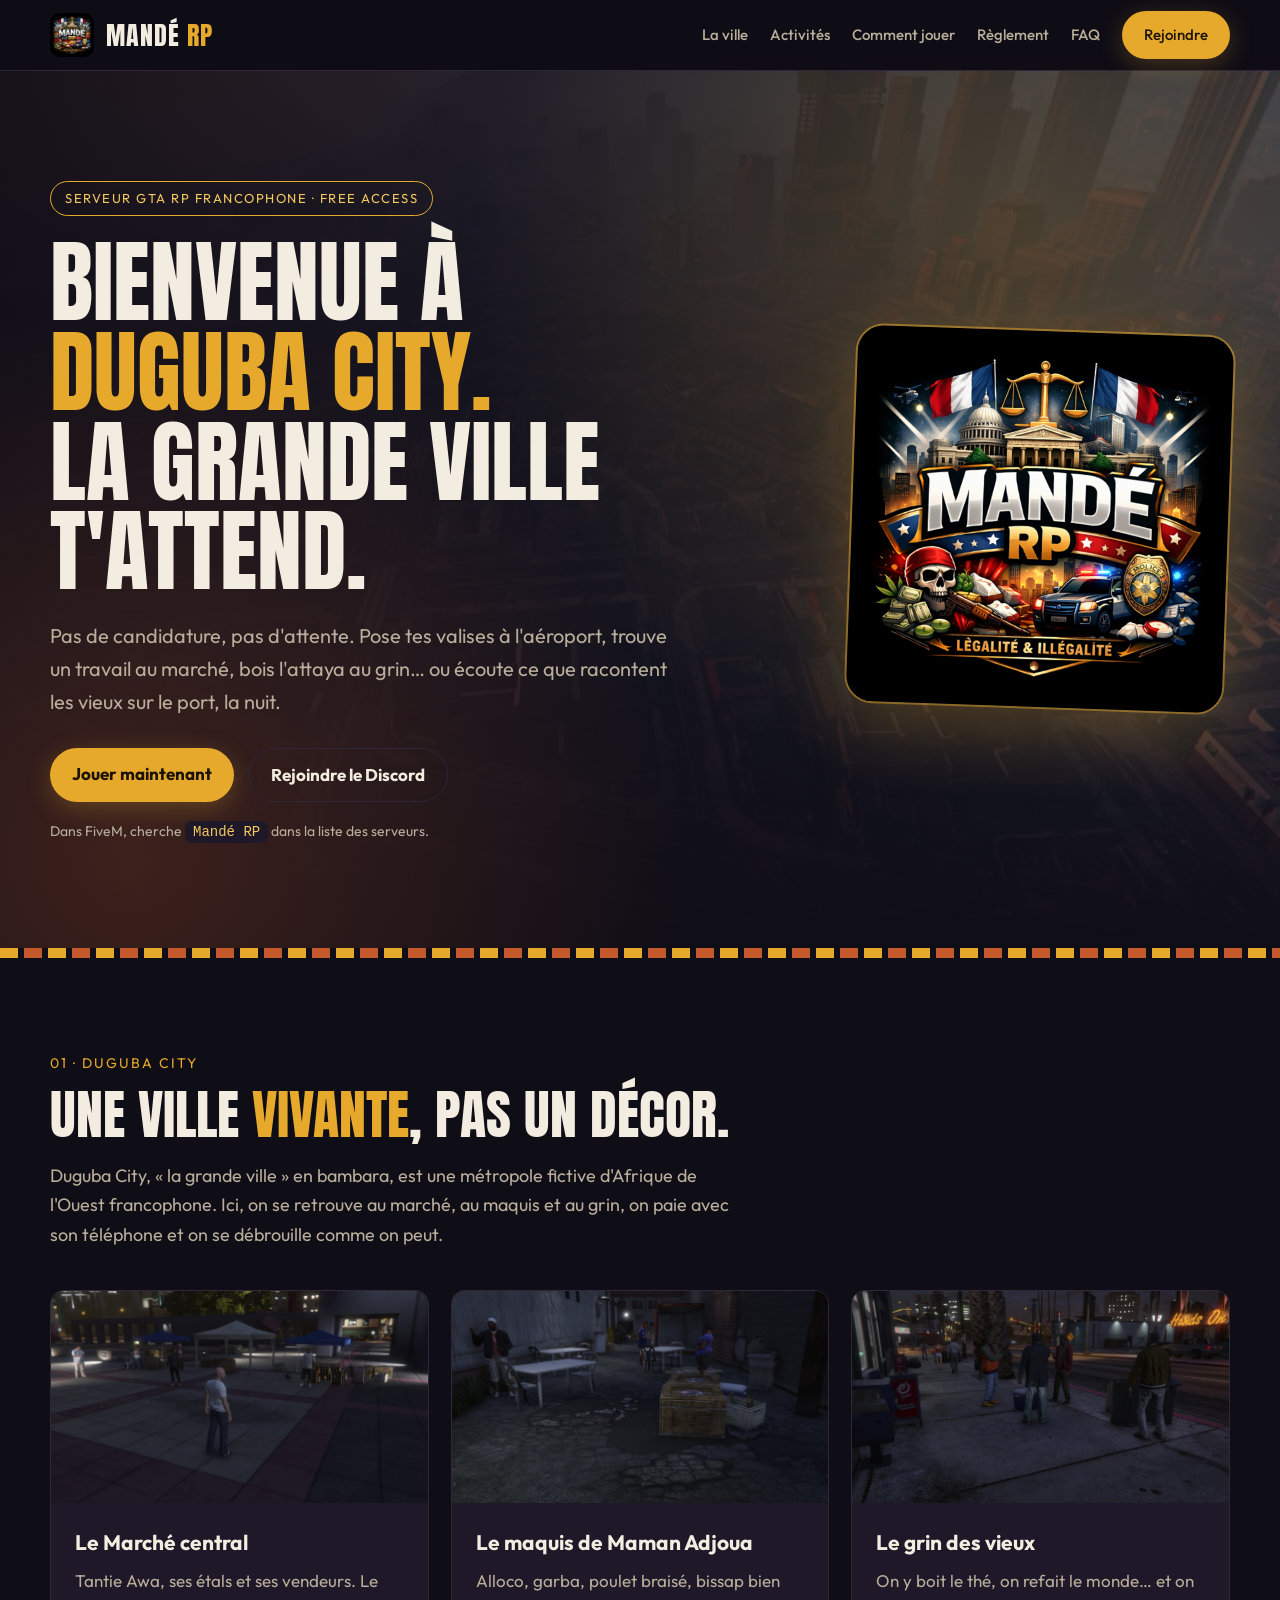
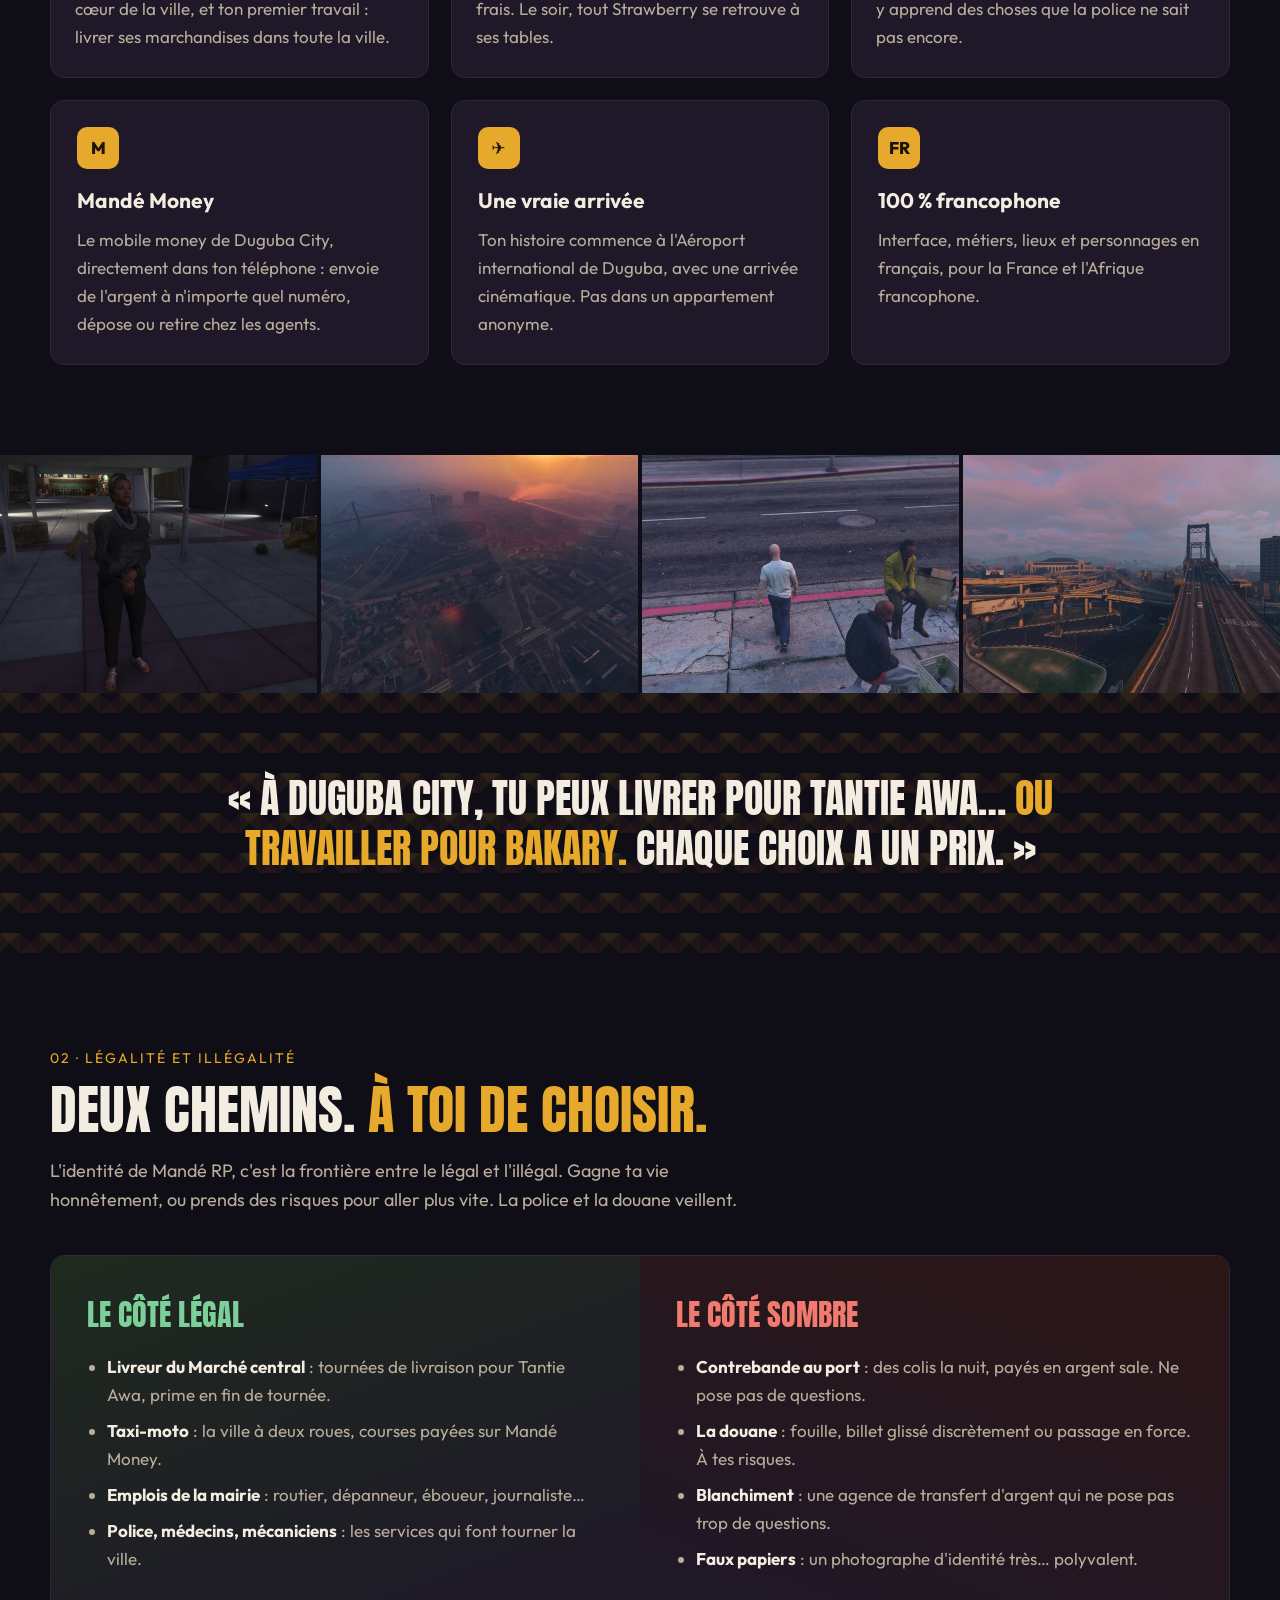
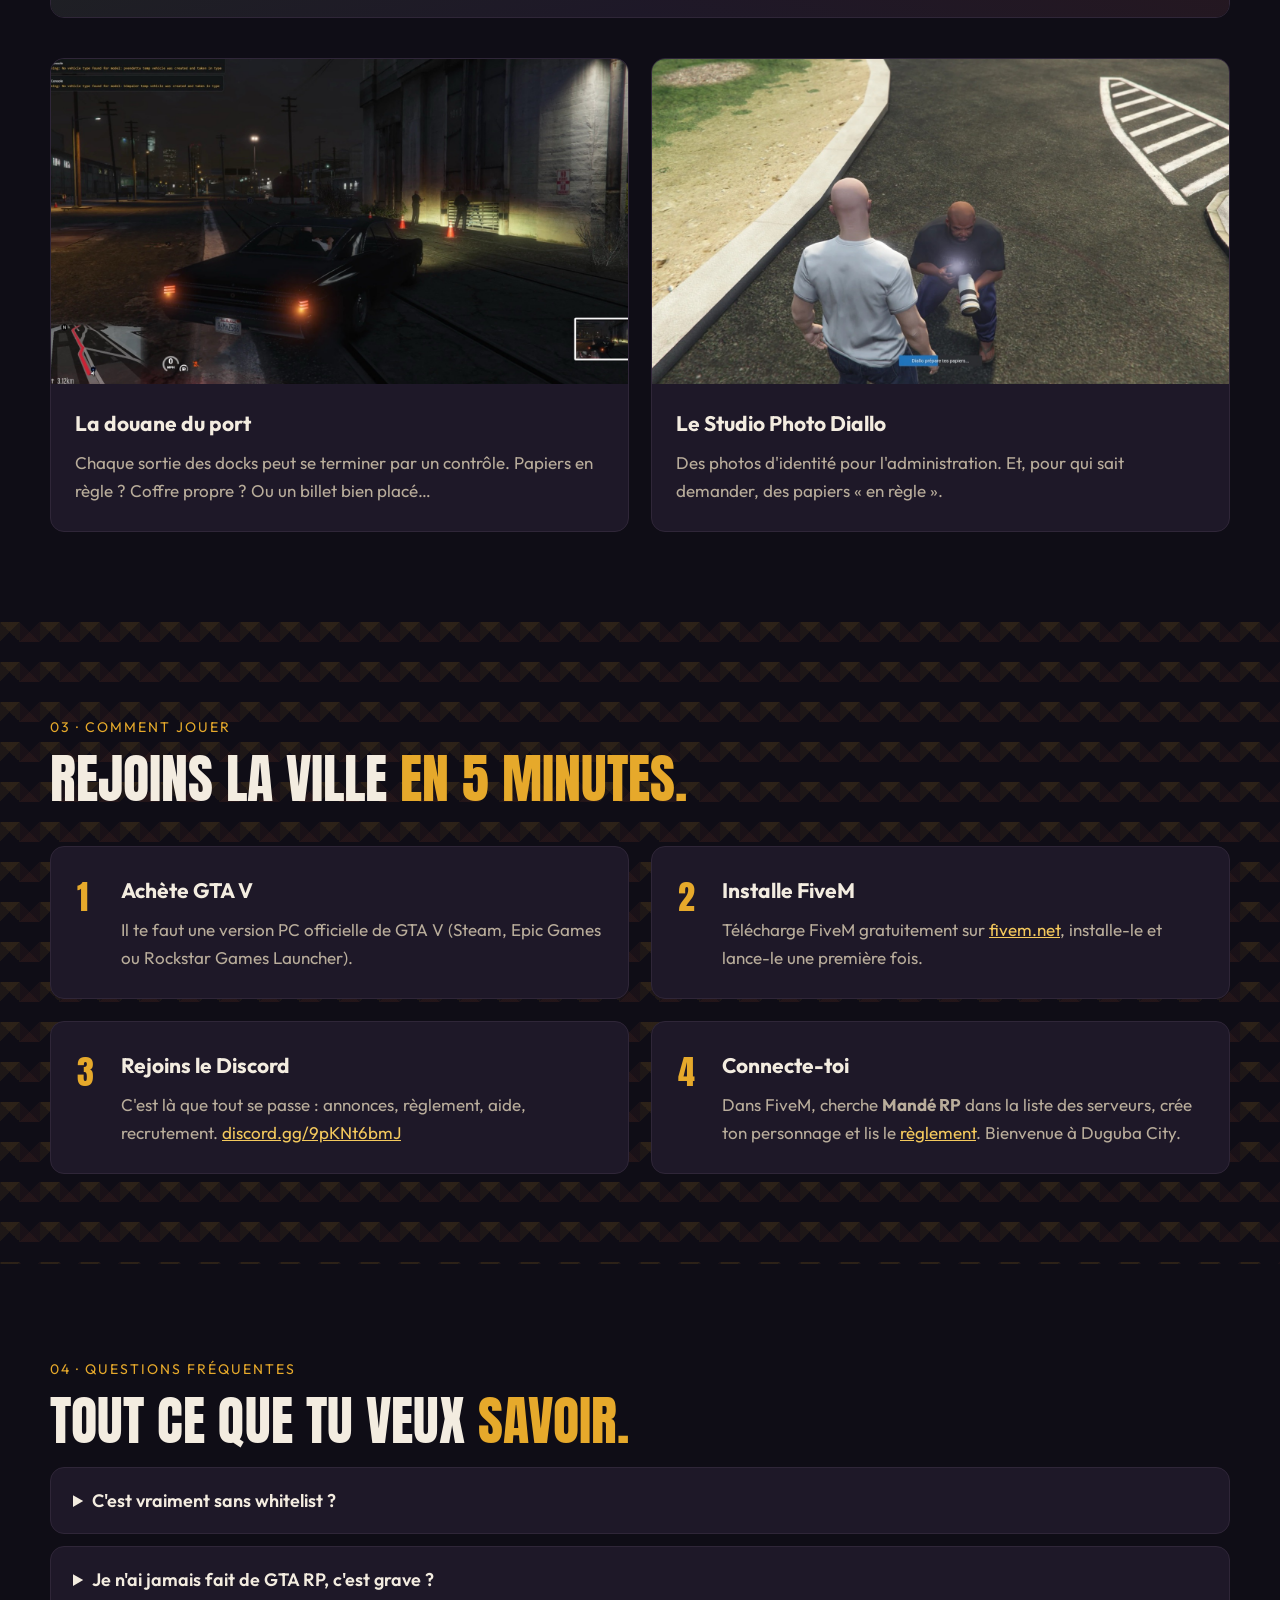
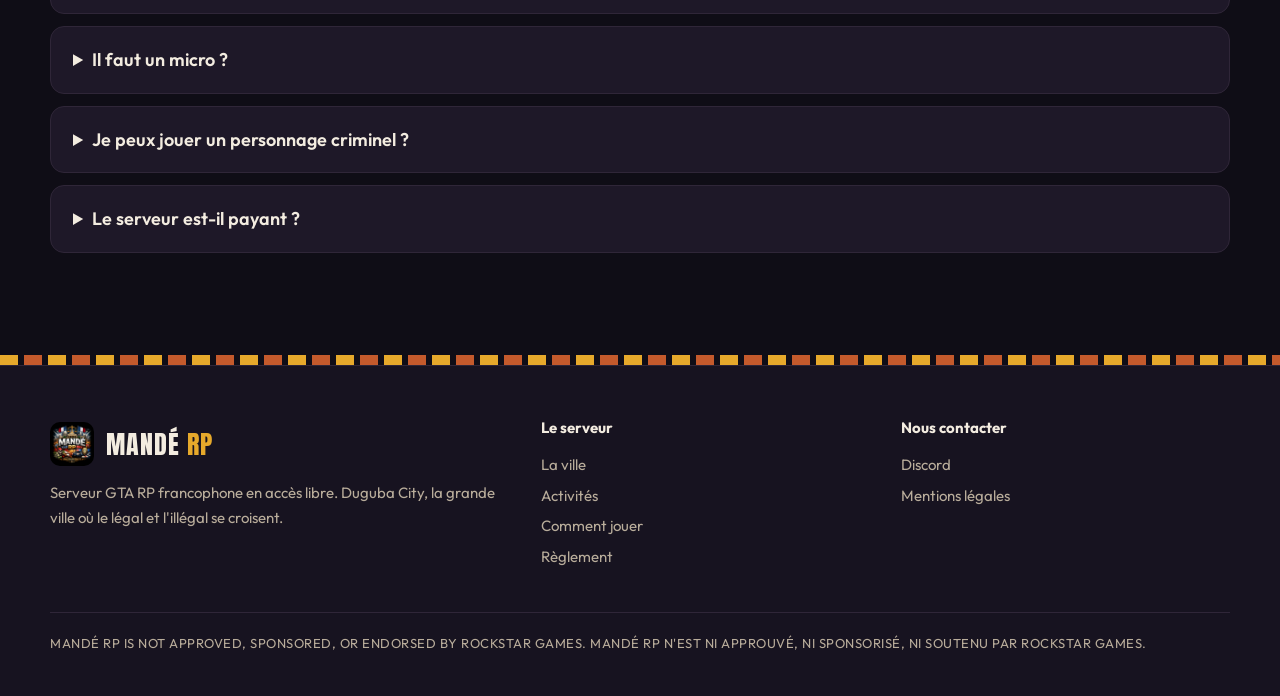
==== commit 0145f130: "Responsable de la publication : l'équipe Mandé RP ; contact via Discord en attendant l'e-mail Co-Aut" ====
--- a/index.html
+++ b/index.html
@@ -175,7 +175,6 @@
       <div>
         <h4>Nous contacter</h4>
         <a href="https://discord.gg/9pKNt6bmJ">Discord</a>
-        <a href="mailto:CONTACT_A_REMPLACER">CONTACT_A_REMPLACER</a>
         <a href="mentions-legales.html">Mentions légales</a>
       </div>
     </div>
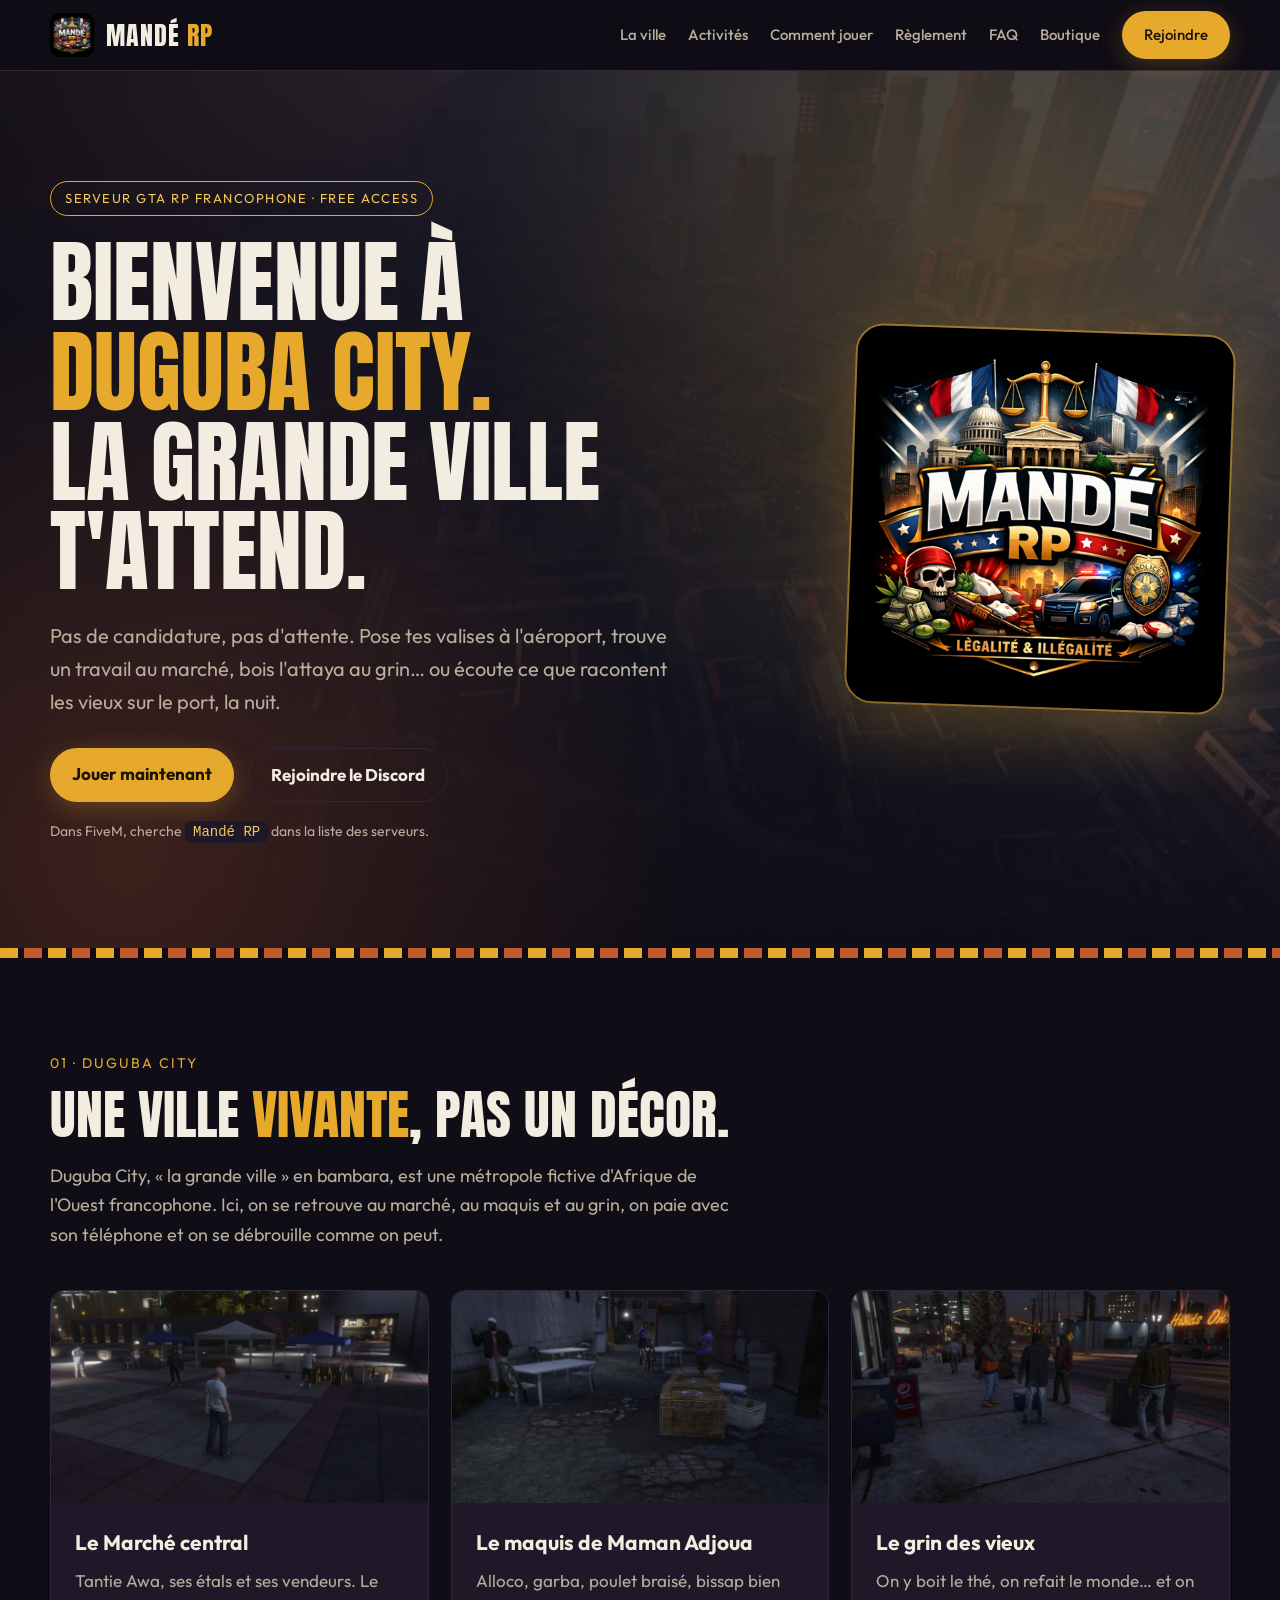
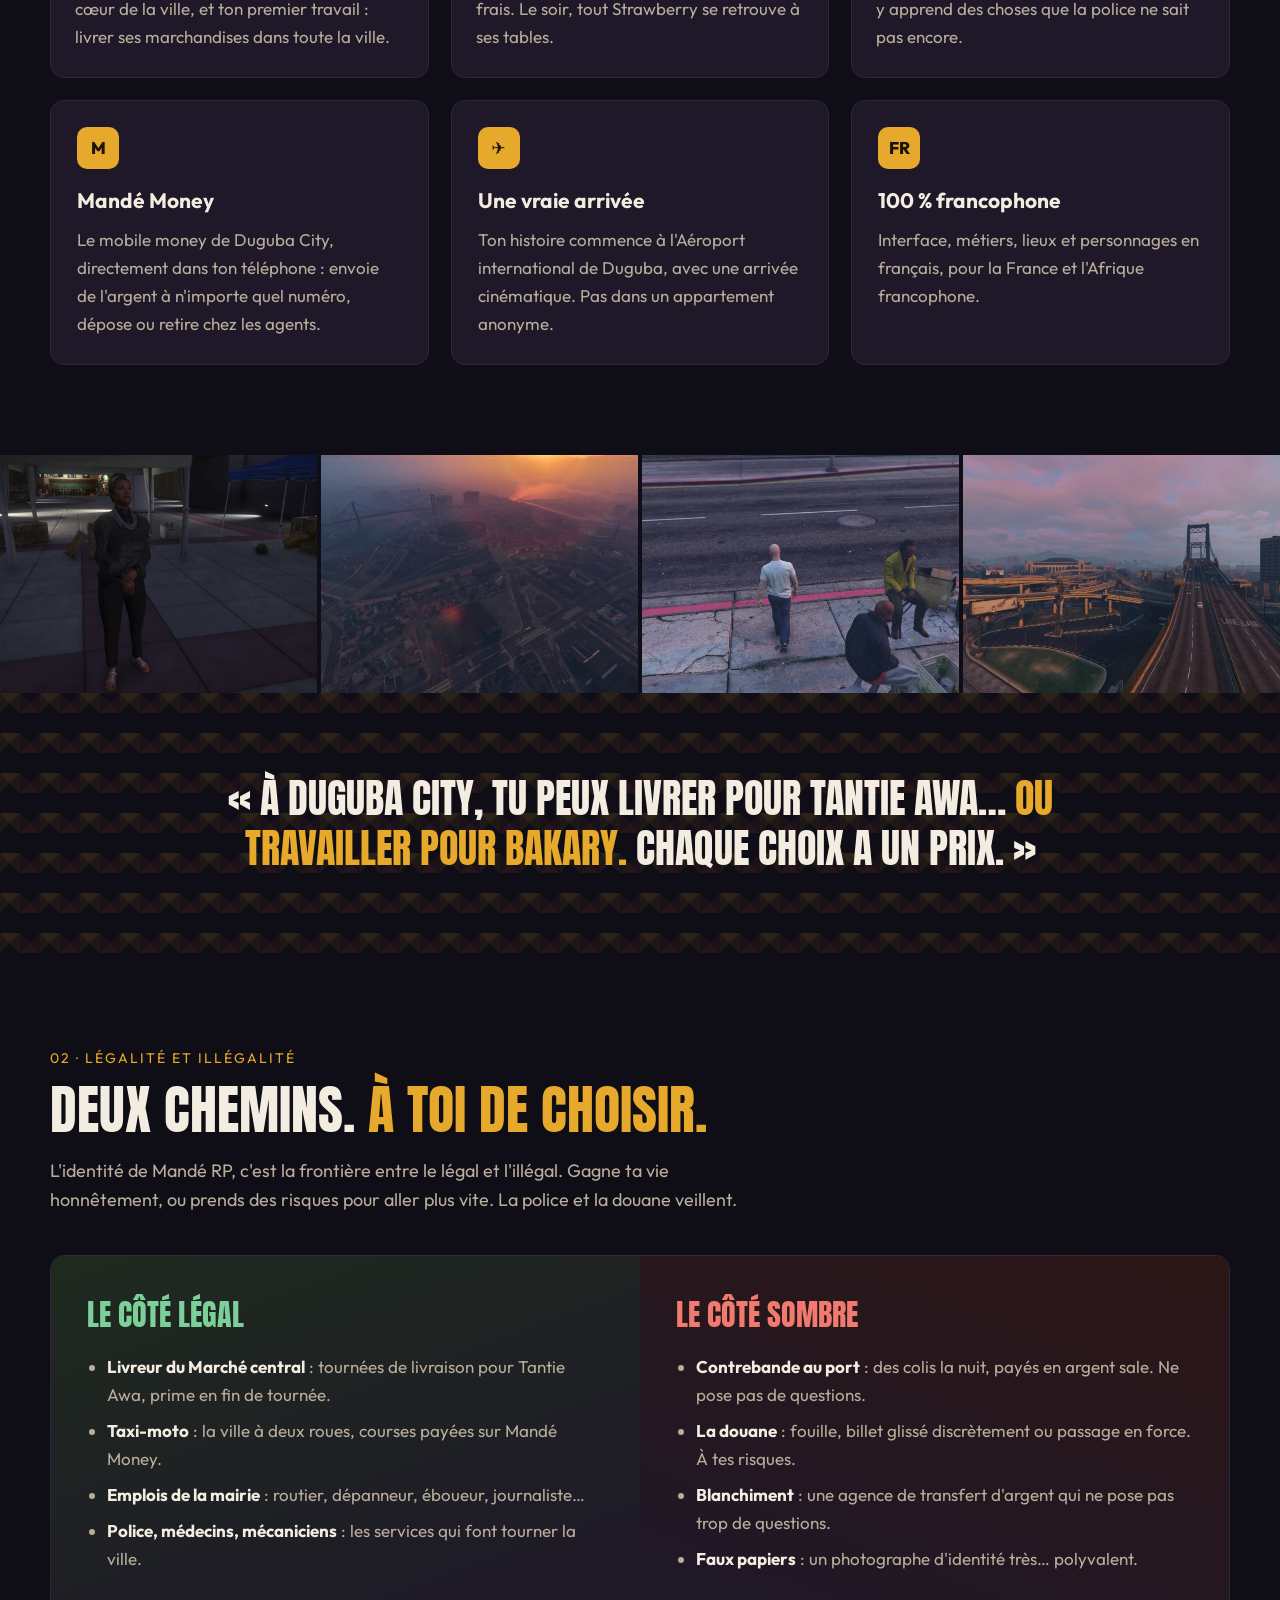
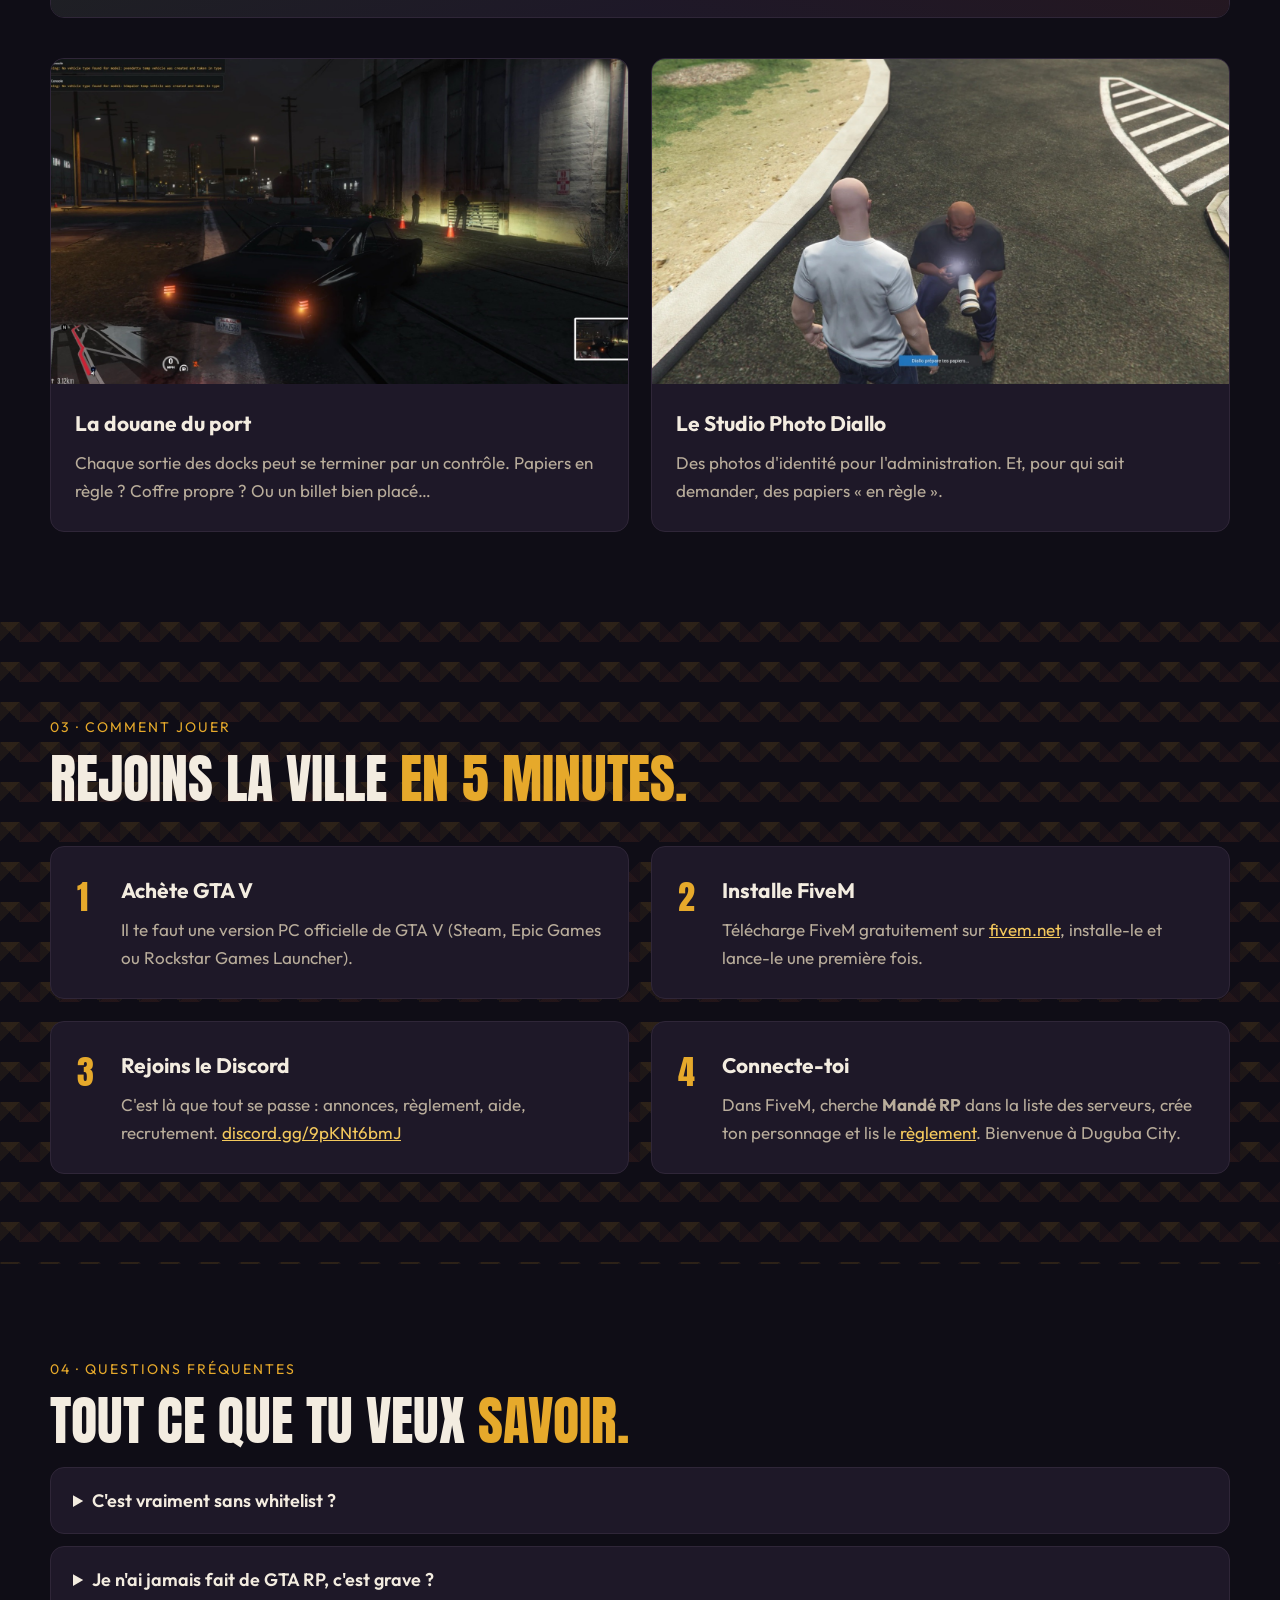
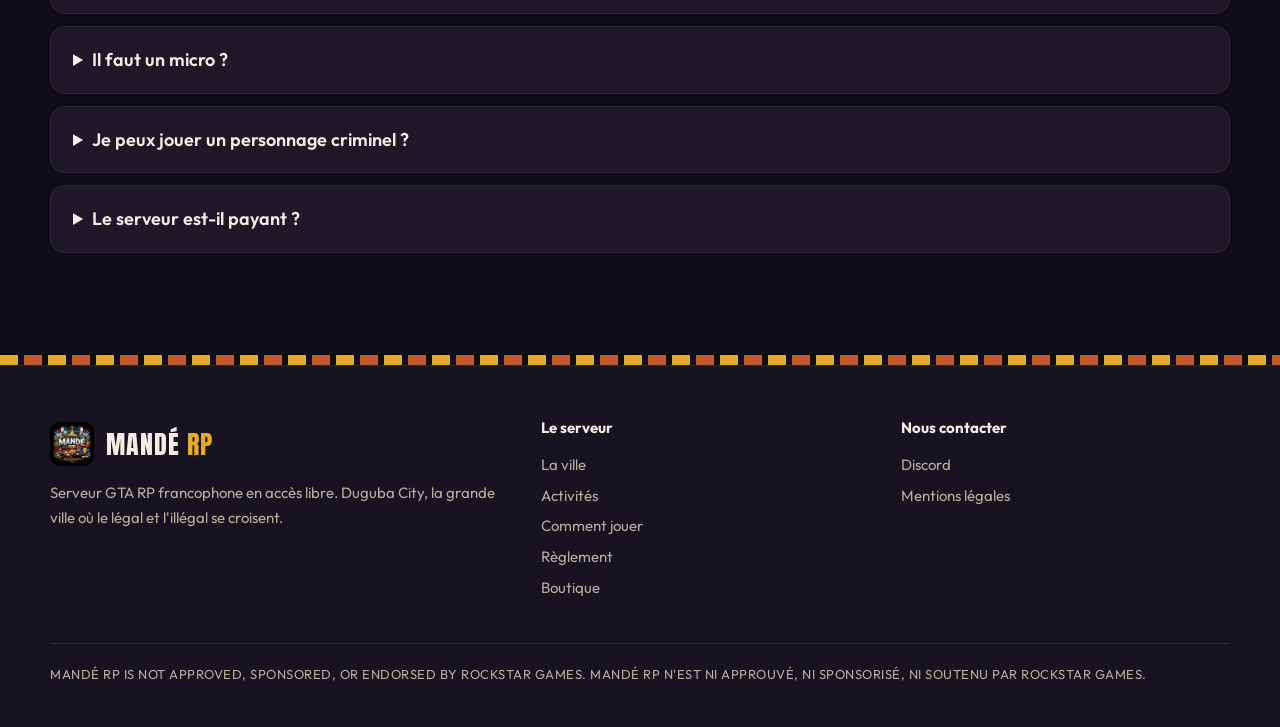
==== commit 897e761e: "Lien vers la boutique (mande-rp.tebex.io) : menu, pied de page, FAQ Co-Authored-By: Claude Opus 5.5 " ====
--- a/index.html
+++ b/index.html
@@ -22,6 +22,7 @@
       <a href="#jouer">Comment jouer</a>
       <a href="reglement.html">Règlement</a>
       <a href="#faq">FAQ</a>
+      <a href="https://mande-rp.tebex.io">Boutique</a>
       <a class="bouton" href="https://discord.gg/9pKNt6bmJ">Rejoindre</a>
     </nav>
   </div>
@@ -153,7 +154,7 @@
     <details><summary>Je n'ai jamais fait de GTA RP, c'est grave ?</summary><p>Pas du tout. Le serveur est pensé pour les débutants : une arrivée guidée, des métiers simples pour commencer, et une communauté pour t'aider sur le Discord.</p></details>
     <details><summary>Il faut un micro ?</summary><p>C'est fortement recommandé : le roleplay se joue surtout à la voix. Un micro correct suffit.</p></details>
     <details><summary>Je peux jouer un personnage criminel ?</summary><p>Oui, l'illégal fait partie de l'identité du serveur, avec ses conséquences : police, douane, prison. Respecte simplement les règles de la section « Légalité et illégalité » du règlement.</p></details>
-    <details><summary>Le serveur est-il payant ?</summary><p>Non, jouer est gratuit. Une boutique de soutien ouvrira plus tard, sans vente de monnaie du jeu ni d'objet donnant un avantage injuste.</p></details>
+    <details><summary>Le serveur est-il payant ?</summary><p>Non, jouer est gratuit. Pour soutenir le serveur, la <a href="https://mande-rp.tebex.io">boutique</a> propose des abonnements VIP de confort (file d'attente prioritaire, personnages en plus, plaque personnalisée…), sans vente de monnaie du jeu, d'armes ou d'argent.</p></details>
   </div>
 </section>
 
@@ -171,6 +172,7 @@
         <a href="#activites">Activités</a>
         <a href="#jouer">Comment jouer</a>
         <a href="reglement.html">Règlement</a>
+        <a href="https://mande-rp.tebex.io">Boutique</a>
       </div>
       <div>
         <h4>Nous contacter</h4>
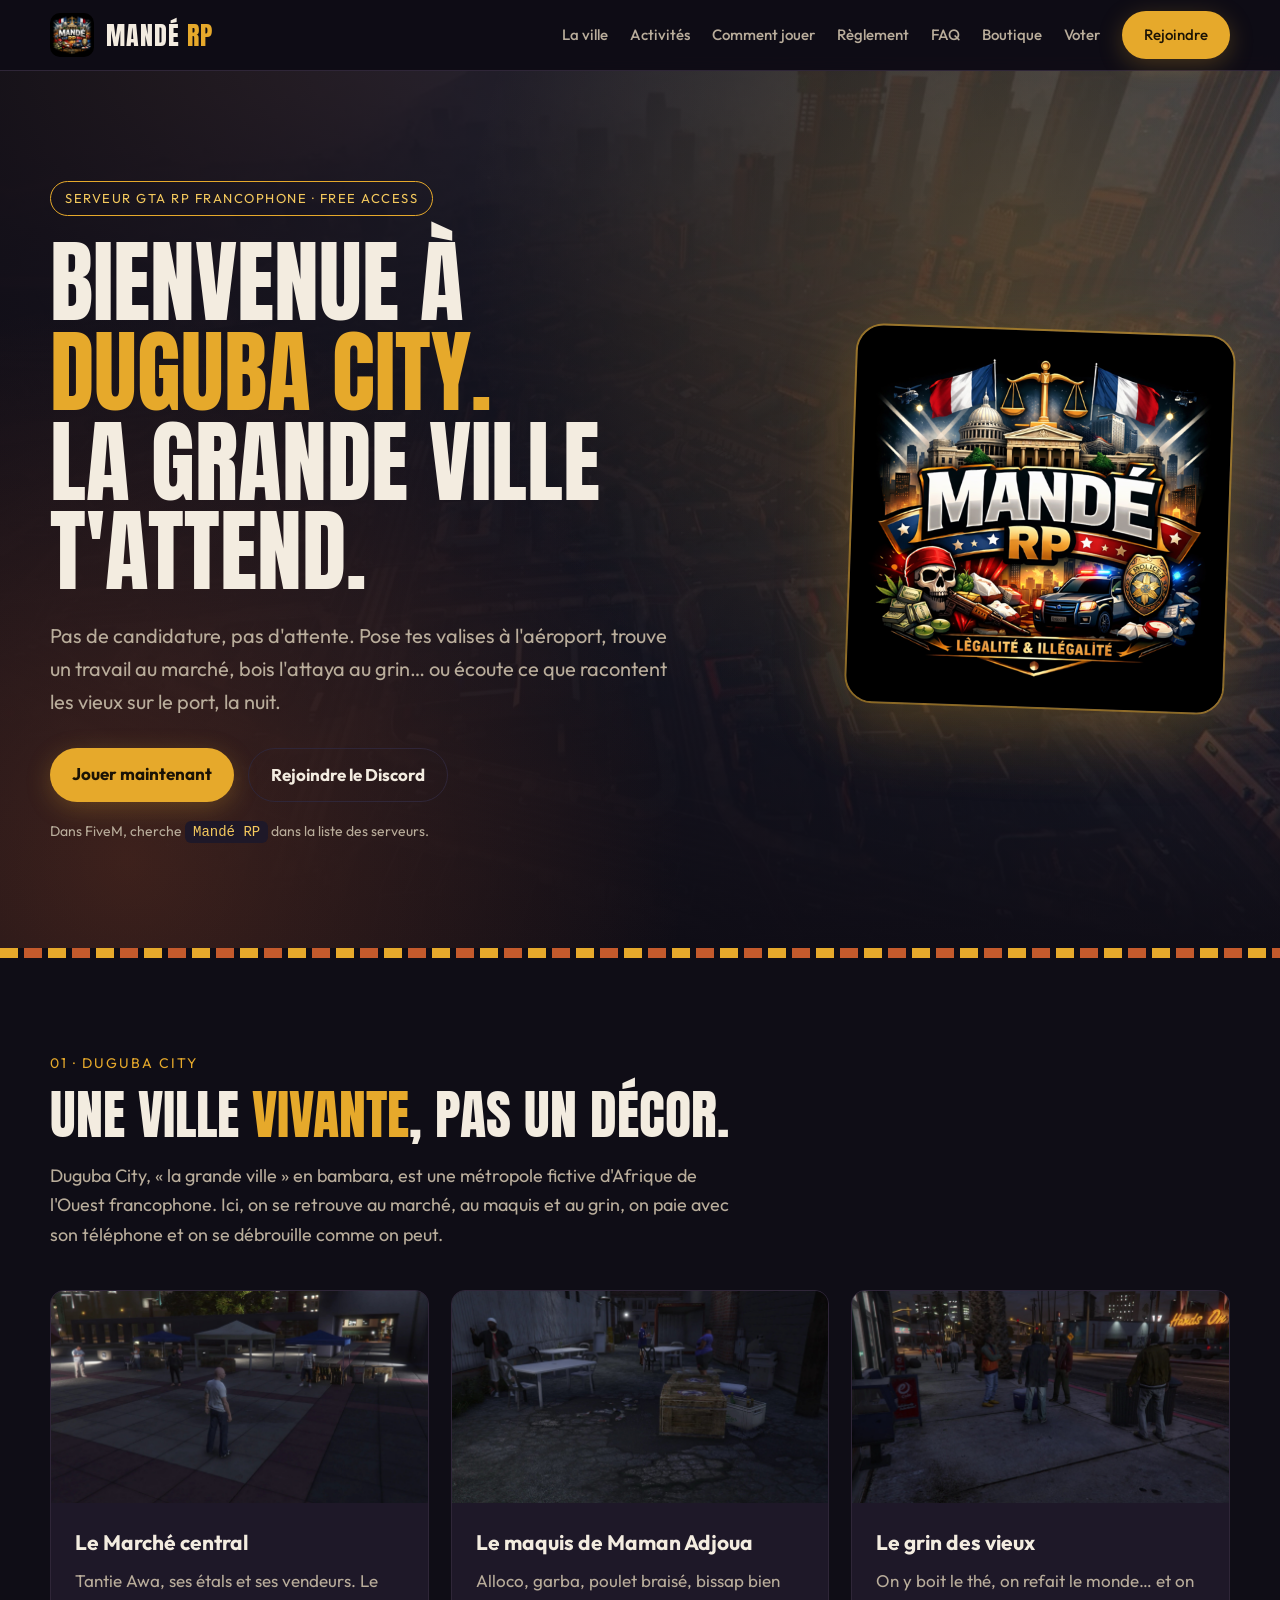
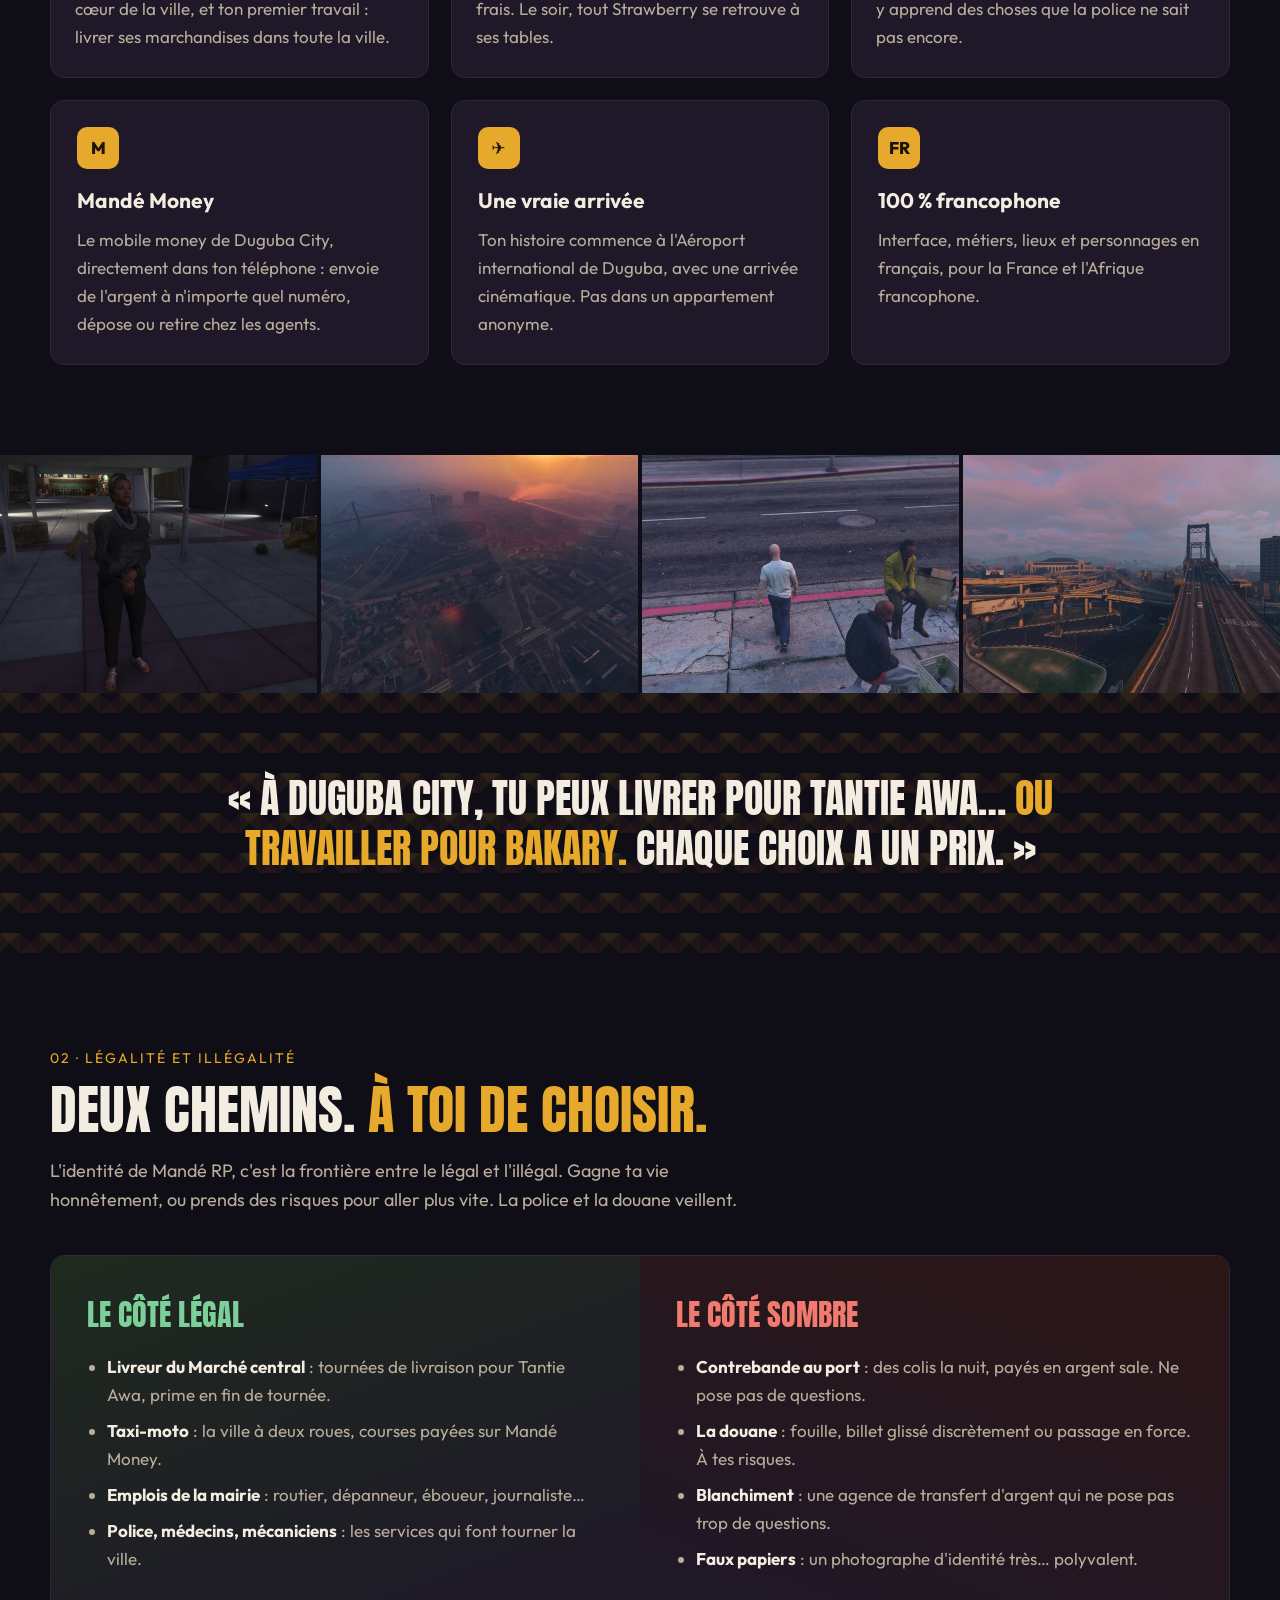
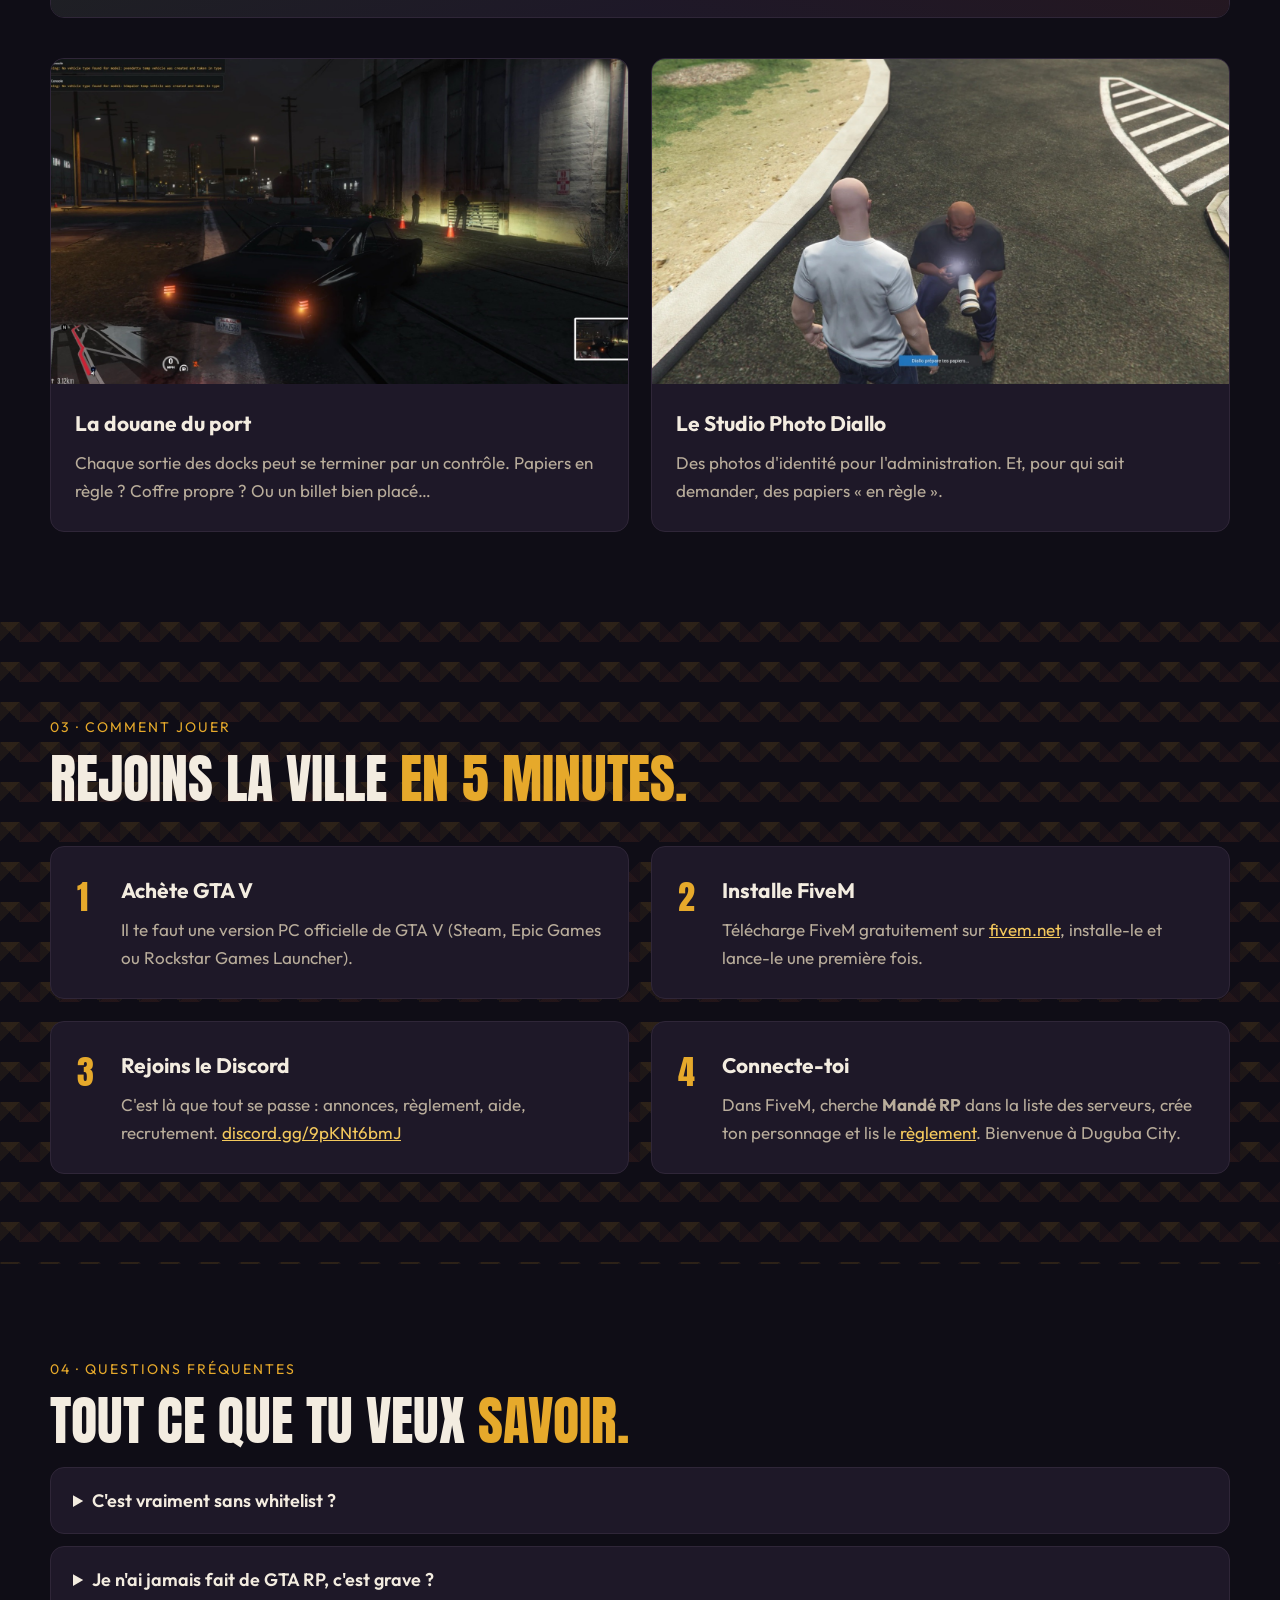
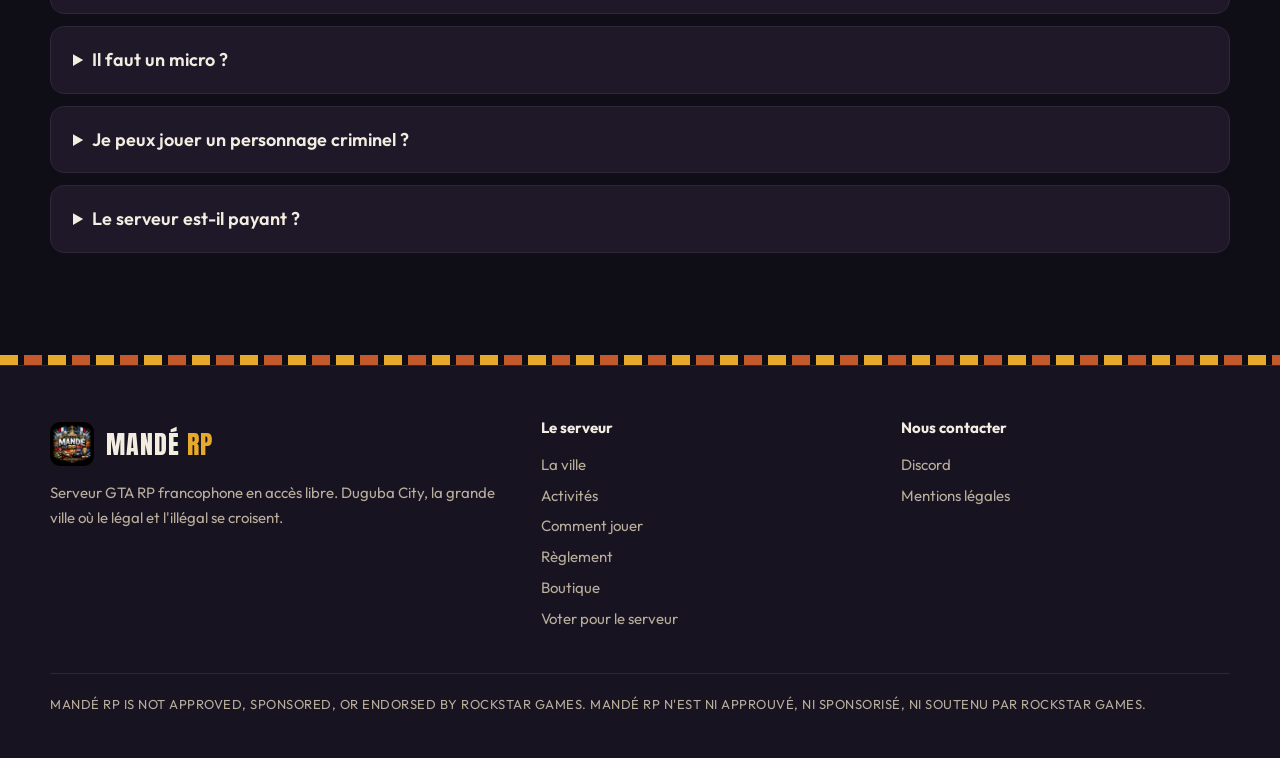
==== commit 5d304079: "Lien de vote Top-Serveurs dans le menu et le pied de page Co-Authored-By: Claude Opus 5.5 <noreply@a" ====
--- a/index.html
+++ b/index.html
@@ -23,6 +23,7 @@
       <a href="reglement.html">Règlement</a>
       <a href="#faq">FAQ</a>
       <a href="https://mande-rp.tebex.io">Boutique</a>
+      <a href="https://top-serveurs.net/gta/vote/mande-rp">Voter</a>
       <a class="bouton" href="https://discord.gg/9pKNt6bmJ">Rejoindre</a>
     </nav>
   </div>
@@ -173,6 +174,7 @@
         <a href="#jouer">Comment jouer</a>
         <a href="reglement.html">Règlement</a>
         <a href="https://mande-rp.tebex.io">Boutique</a>
+        <a href="https://top-serveurs.net/gta/vote/mande-rp">Voter pour le serveur</a>
       </div>
       <div>
         <h4>Nous contacter</h4>
